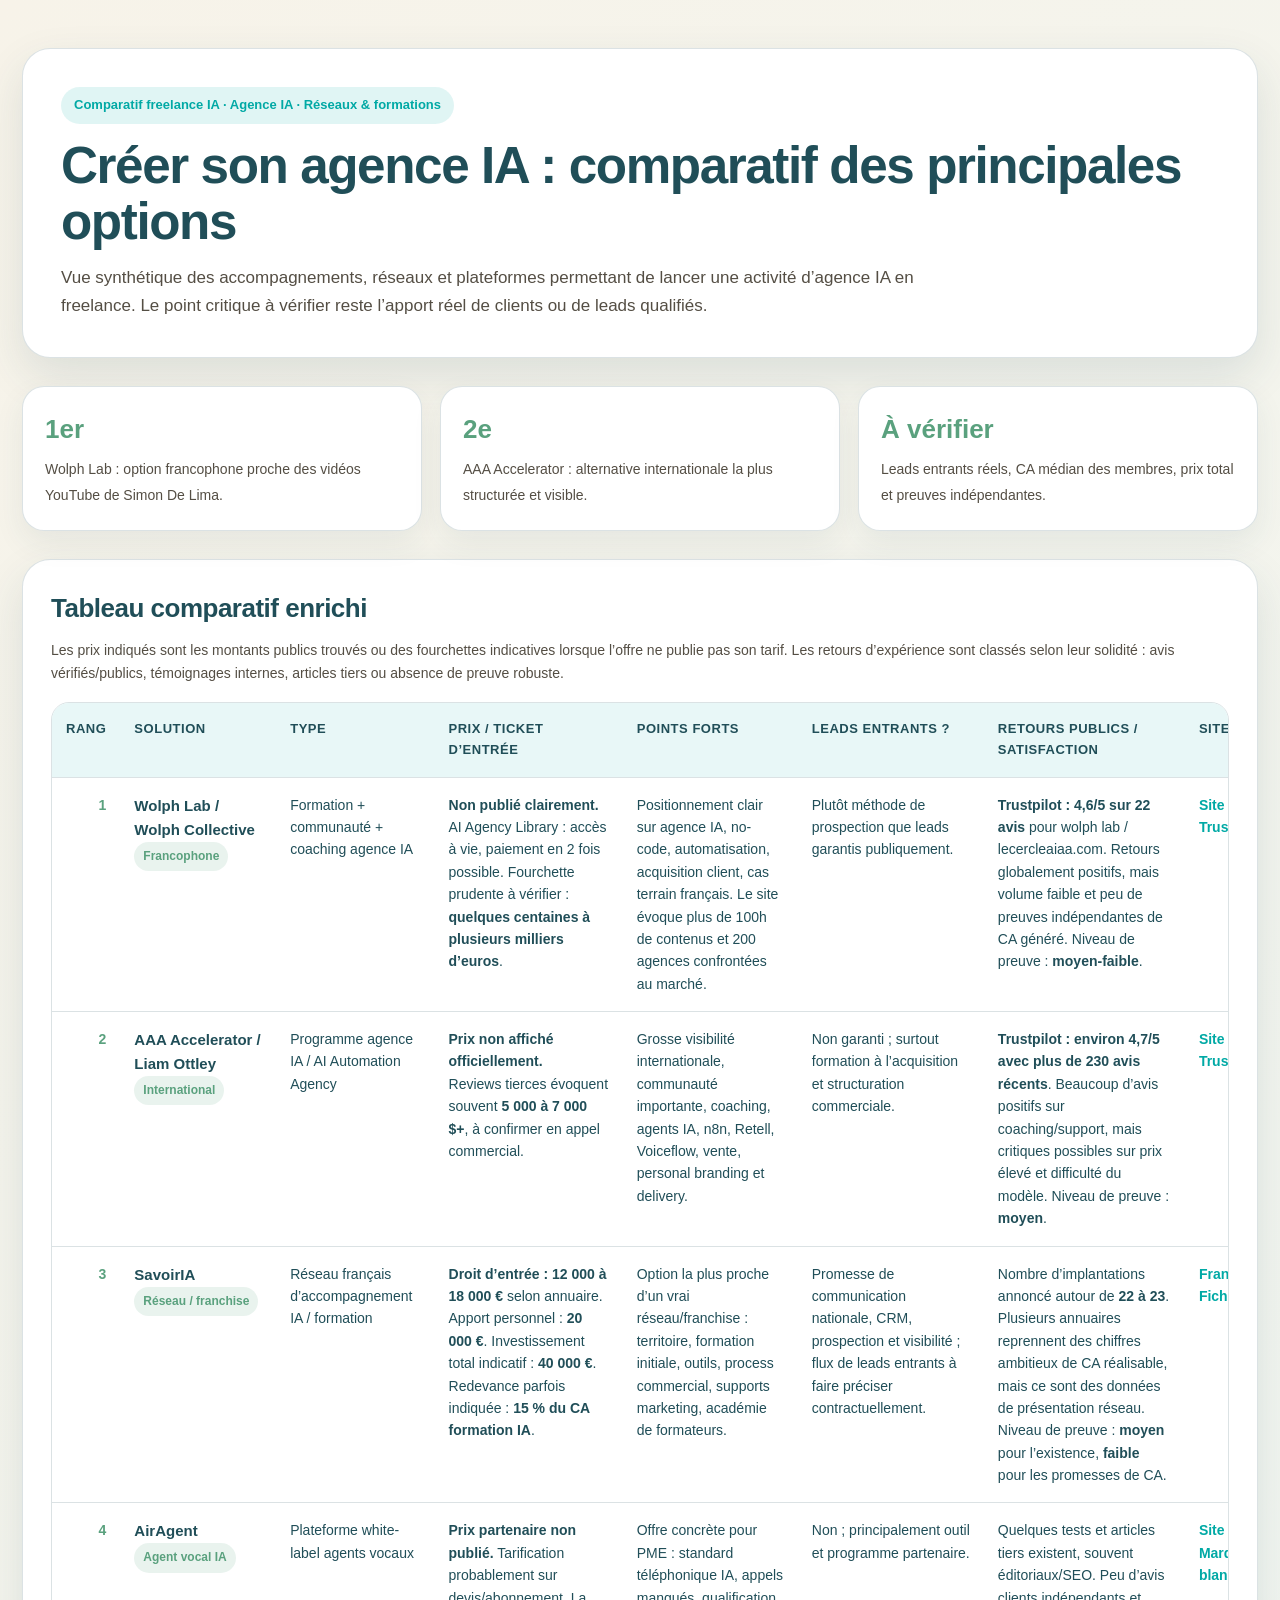
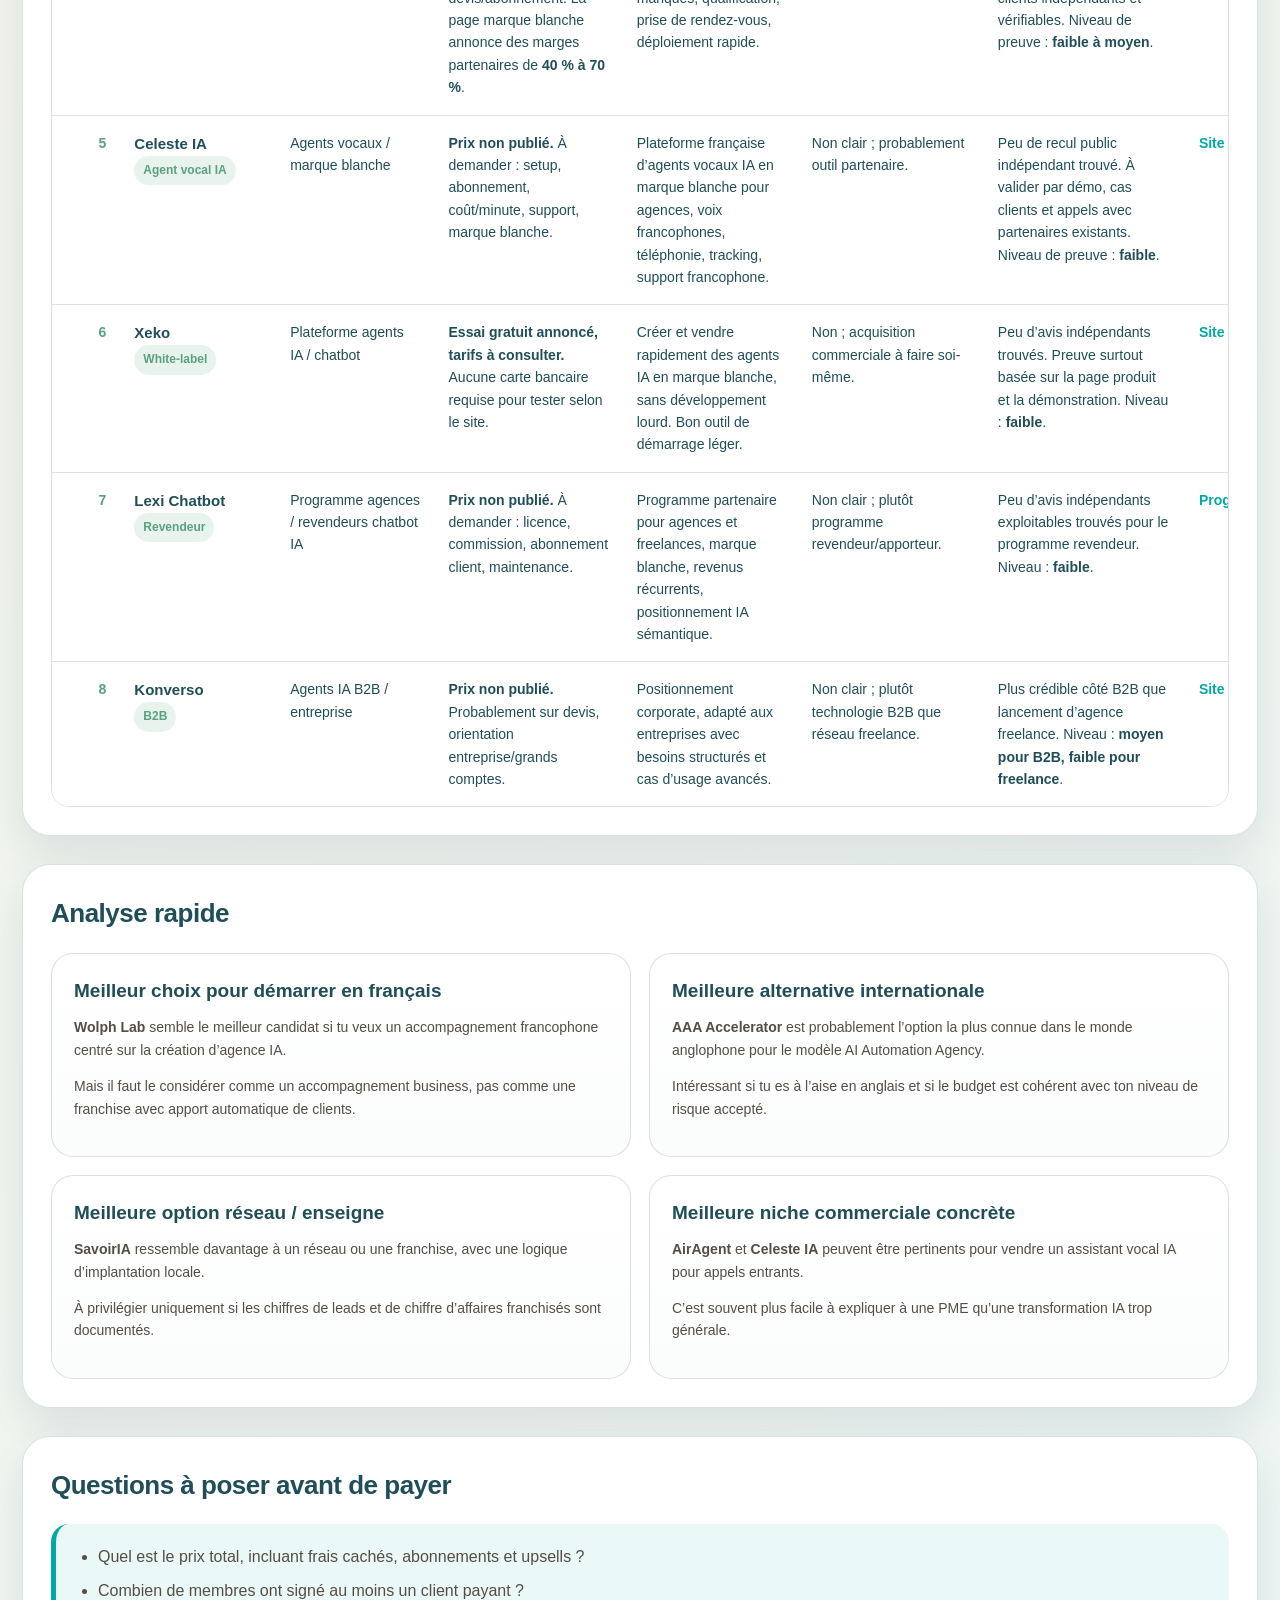
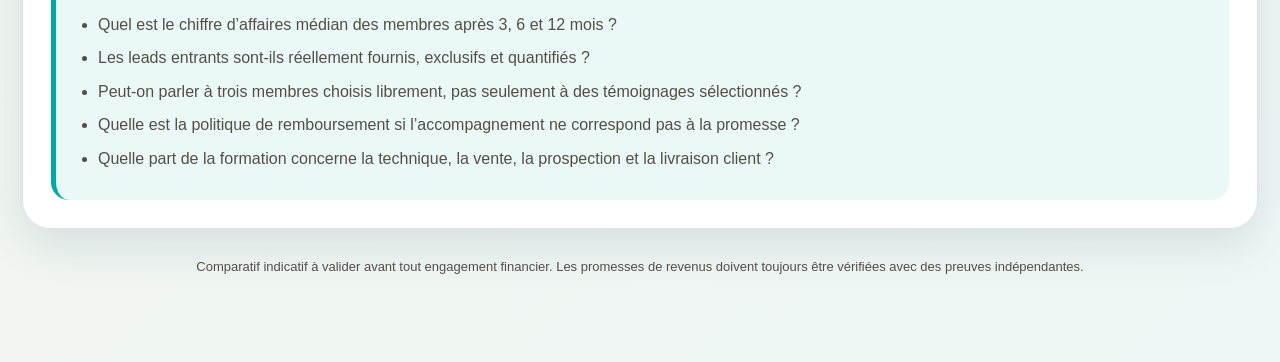
==== comparatif-agences-ia/index.html @ ae75d8f5 "Add AI agency comparison page" ====
<!DOCTYPE html>
<html lang="fr">
<head>
  <meta charset="UTF-8" />
  <meta name="viewport" content="width=device-width, initial-scale=1.0" />
  <title>Comparatif des accompagnements pour créer une agence IA</title>
  <style>
    :root{--bg:#f7f3e9;--card:#fff;--text:#204e58;--muted:#544e44;--turquoise:#00a9a5;--green:#5aa17e;--border:rgba(32,78,88,.16);--shadow:0 18px 45px rgba(32,78,88,.12)}*{box-sizing:border-box}body{margin:0;font-family:Verdana,Geneva,sans-serif;background:linear-gradient(135deg,#f7f3e9 0%,#eef7f5 100%);color:var(--text);line-height:1.6}.container{max-width:1280px;margin:0 auto;padding:48px 22px 72px}.hero,.section{background:var(--card);border:1px solid var(--border);border-radius:28px;box-shadow:var(--shadow)}.hero{padding:38px;margin-bottom:28px}.badge{display:inline-block;padding:8px 13px;border-radius:999px;background:rgba(0,169,165,.12);color:var(--turquoise);font-size:13px;font-weight:700;margin-bottom:14px}h1{margin:0 0 14px;font-size:clamp(30px,4vw,52px);line-height:1.1;letter-spacing:-1.4px}.subtitle{max-width:900px;color:var(--muted);font-size:17px;margin:0}.grid{display:grid;grid-template-columns:repeat(3,1fr);gap:18px;margin-bottom:28px}.stat{background:var(--card);border:1px solid var(--border);border-radius:22px;padding:22px;box-shadow:0 12px 30px rgba(32,78,88,.08)}.stat strong{display:block;font-size:26px;margin-bottom:6px;color:var(--green)}.stat span{color:var(--muted);font-size:14px}.section{padding:28px;margin-bottom:28px}h2{margin:0 0 18px;font-size:26px;letter-spacing:-.5px}.note{color:var(--muted);margin-top:-8px;margin-bottom:18px;font-size:14px}.table-wrap{overflow-x:auto;border-radius:18px;border:1px solid var(--border)}table{width:100%;border-collapse:collapse;min-width:1240px;background:white}th,td{padding:16px 14px;text-align:left;border-bottom:1px solid var(--border);vertical-align:top;font-size:14px}th{background:rgba(0,169,165,.09);color:var(--text);font-size:13px;text-transform:uppercase;letter-spacing:.04em}tr:last-child td{border-bottom:none}.rank{font-weight:700;color:var(--green);text-align:right;white-space:nowrap}.name{font-weight:700;font-size:15px}.pill{display:inline-block;padding:5px 9px;border-radius:999px;background:rgba(90,161,126,.13);color:var(--green);font-size:12px;font-weight:700;white-space:nowrap}.risk{color:#8a5a18;font-weight:700}a{color:var(--turquoise);font-weight:700;text-decoration:none}a:hover{text-decoration:underline}.cards{display:grid;grid-template-columns:repeat(2,1fr);gap:18px}.card{border:1px solid var(--border);border-radius:22px;padding:22px;background:linear-gradient(180deg,#fff 0%,#fbfdfc 100%)}.card h3{margin:0 0 10px;font-size:19px}.card p{margin:0 0 14px;color:var(--muted);font-size:14px}ul{margin:0;padding-left:20px;color:var(--muted)}li{margin-bottom:8px}.recommendation{border-left:5px solid var(--turquoise);background:rgba(0,169,165,.08);padding:20px 22px;border-radius:18px;color:var(--muted)}.footer{color:var(--muted);font-size:13px;text-align:center;margin-top:28px}@media(max-width:860px){.hero,.section{padding:24px}.grid,.cards{grid-template-columns:1fr}.container{padding:28px 14px 48px}}
  </style>
</head>
<body>
  <main class="container">
    <section class="hero">
      <div class="badge">Comparatif freelance IA · Agence IA · Réseaux & formations</div>
      <h1>Créer son agence IA : comparatif des principales options</h1>
      <p class="subtitle">Vue synthétique des accompagnements, réseaux et plateformes permettant de lancer une activité d’agence IA en freelance. Le point critique à vérifier reste l’apport réel de clients ou de leads qualifiés.</p>
    </section>
    <section class="grid" aria-label="Résumé rapide">
      <div class="stat"><strong>1er</strong><span>Wolph Lab : option francophone proche des vidéos YouTube de Simon De Lima.</span></div>
      <div class="stat"><strong>2e</strong><span>AAA Accelerator : alternative internationale la plus structurée et visible.</span></div>
      <div class="stat"><strong>À vérifier</strong><span>Leads entrants réels, CA médian des membres, prix total et preuves indépendantes.</span></div>
    </section>
    <section class="section">
      <h2>Tableau comparatif enrichi</h2>
      <p class="note">Les prix indiqués sont les montants publics trouvés ou des fourchettes indicatives lorsque l’offre ne publie pas son tarif. Les retours d’expérience sont classés selon leur solidité : avis vérifiés/publics, témoignages internes, articles tiers ou absence de preuve robuste.</p>
      <div class="table-wrap"><table><thead><tr><th>Rang</th><th>Solution</th><th>Type</th><th>Prix / ticket d’entrée</th><th>Points forts</th><th>Leads entrants ?</th><th>Retours publics / satisfaction</th><th>Site</th></tr></thead><tbody>
        <tr><td class="rank">1</td><td><div class="name">Wolph Lab / Wolph Collective</div><span class="pill">Francophone</span></td><td>Formation + communauté + coaching agence IA</td><td><strong>Non publié clairement.</strong><br>AI Agency Library : accès à vie, paiement en 2 fois possible. Fourchette prudente à vérifier : <strong>quelques centaines à plusieurs milliers d’euros</strong>.</td><td>Positionnement clair sur agence IA, no-code, automatisation, acquisition client, cas terrain français. Le site évoque plus de 100h de contenus et 200 agences confrontées au marché.</td><td>Plutôt méthode de prospection que leads garantis publiquement.</td><td><strong>Trustpilot : 4,6/5 sur 22 avis</strong> pour wolph lab / lecercleaiaa.com. Retours globalement positifs, mais volume faible et peu de preuves indépendantes de CA généré. Niveau de preuve : <strong>moyen-faible</strong>.</td><td><a href="https://lab.wolph.ai" target="_blank" rel="noopener">Site</a><br><a href="https://fr-be.trustpilot.com/review/lecercleaiaa.com" target="_blank" rel="noopener">Trustpilot</a></td></tr>
        <tr><td class="rank">2</td><td><div class="name">AAA Accelerator / Liam Ottley</div><span class="pill">International</span></td><td>Programme agence IA / AI Automation Agency</td><td><strong>Prix non affiché officiellement.</strong><br>Reviews tierces évoquent souvent <strong>5 000 à 7 000 $+</strong>, à confirmer en appel commercial.</td><td>Grosse visibilité internationale, communauté importante, coaching, agents IA, n8n, Retell, Voiceflow, vente, personal branding et delivery.</td><td>Non garanti ; surtout formation à l’acquisition et structuration commerciale.</td><td><strong>Trustpilot : environ 4,7/5 avec plus de 230 avis récents</strong>. Beaucoup d’avis positifs sur coaching/support, mais critiques possibles sur prix élevé et difficulté du modèle. Niveau de preuve : <strong>moyen</strong>.</td><td><a href="https://www.aaaaccelerator.com" target="_blank" rel="noopener">Site</a><br><a href="https://www.trustpilot.com/review/aaaaccelerator.com" target="_blank" rel="noopener">Trustpilot</a></td></tr>
        <tr><td class="rank">3</td><td><div class="name">SavoirIA</div><span class="pill">Réseau / franchise</span></td><td>Réseau français d’accompagnement IA / formation</td><td><strong>Droit d’entrée : 12 000 à 18 000 €</strong> selon annuaire. Apport personnel : <strong>20 000 €</strong>. Investissement total indicatif : <strong>40 000 €</strong>. Redevance parfois indiquée : <strong>15 % du CA formation IA</strong>.</td><td>Option la plus proche d’un vrai réseau/franchise : territoire, formation initiale, outils, process commercial, supports marketing, académie de formateurs.</td><td>Promesse de communication nationale, CRM, prospection et visibilité ; flux de leads entrants à faire préciser contractuellement.</td><td>Nombre d’implantations annoncé autour de <strong>22 à 23</strong>. Plusieurs annuaires reprennent des chiffres ambitieux de CA réalisable, mais ce sont des données de présentation réseau. Niveau de preuve : <strong>moyen</strong> pour l’existence, <strong>faible</strong> pour les promesses de CA.</td><td><a href="https://www.savoiria.fr/devenez-franchise-savoiria/" target="_blank" rel="noopener">Franchise</a><br><a href="https://www.franchise-magazine.com/franchise/savoiria" target="_blank" rel="noopener">Fiche</a></td></tr>
        <tr><td class="rank">4</td><td><div class="name">AirAgent</div><span class="pill">Agent vocal IA</span></td><td>Plateforme white-label agents vocaux</td><td><strong>Prix partenaire non publié.</strong> Tarification probablement sur devis/abonnement. La page marque blanche annonce des marges partenaires de <strong>40 % à 70 %</strong>.</td><td>Offre concrète pour PME : standard téléphonique IA, appels manqués, qualification, prise de rendez-vous, déploiement rapide.</td><td>Non ; principalement outil et programme partenaire.</td><td>Quelques tests et articles tiers existent, souvent éditoriaux/SEO. Peu d’avis clients indépendants et vérifiables. Niveau de preuve : <strong>faible à moyen</strong>.</td><td><a href="https://www.airagent.fr" target="_blank" rel="noopener">Site</a><br><a href="https://marqueblanche.airagent.fr" target="_blank" rel="noopener">Marque blanche</a></td></tr>
        <tr><td class="rank">5</td><td><div class="name">Celeste IA</div><span class="pill">Agent vocal IA</span></td><td>Agents vocaux / marque blanche</td><td><strong>Prix non publié.</strong> À demander : setup, abonnement, coût/minute, support, marque blanche.</td><td>Plateforme française d’agents vocaux IA en marque blanche pour agences, voix francophones, téléphonie, tracking, support francophone.</td><td>Non clair ; probablement outil partenaire.</td><td>Peu de recul public indépendant trouvé. À valider par démo, cas clients et appels avec partenaires existants. Niveau de preuve : <strong>faible</strong>.</td><td><a href="https://celesteia.fr" target="_blank" rel="noopener">Site</a></td></tr>
        <tr><td class="rank">6</td><td><div class="name">Xeko</div><span class="pill">White-label</span></td><td>Plateforme agents IA / chatbot</td><td><strong>Essai gratuit annoncé, tarifs à consulter.</strong> Aucune carte bancaire requise pour tester selon le site.</td><td>Créer et vendre rapidement des agents IA en marque blanche, sans développement lourd. Bon outil de démarrage léger.</td><td>Non ; acquisition commerciale à faire soi-même.</td><td>Peu d’avis indépendants trouvés. Preuve surtout basée sur la page produit et la démonstration. Niveau : <strong>faible</strong>.</td><td><a href="https://www.xeko.ai" target="_blank" rel="noopener">Site</a></td></tr>
        <tr><td class="rank">7</td><td><div class="name">Lexi Chatbot</div><span class="pill">Revendeur</span></td><td>Programme agences / revendeurs chatbot IA</td><td><strong>Prix non publié.</strong> À demander : licence, commission, abonnement client, maintenance.</td><td>Programme partenaire pour agences et freelances, marque blanche, revenus récurrents, positionnement IA sémantique.</td><td>Non clair ; plutôt programme revendeur/apporteur.</td><td>Peu d’avis indépendants exploitables trouvés pour le programme revendeur. Niveau : <strong>faible</strong>.</td><td><a href="https://lexi-chatbot.fr/agences-revendeurs/" target="_blank" rel="noopener">Programme</a></td></tr>
        <tr><td class="rank">8</td><td><div class="name">Konverso</div><span class="pill">B2B</span></td><td>Agents IA B2B / entreprise</td><td><strong>Prix non publié.</strong> Probablement sur devis, orientation entreprise/grands comptes.</td><td>Positionnement corporate, adapté aux entreprises avec besoins structurés et cas d’usage avancés.</td><td>Non clair ; plutôt technologie B2B que réseau freelance.</td><td>Plus crédible côté B2B que lancement d’agence freelance. Niveau : <strong>moyen pour B2B, faible pour freelance</strong>.</td><td><a href="https://www.konverso.ai" target="_blank" rel="noopener">Site</a></td></tr>
      </tbody></table></div>
    </section>
    <section class="section"><h2>Analyse rapide</h2><div class="cards"><article class="card"><h3>Meilleur choix pour démarrer en français</h3><p><strong>Wolph Lab</strong> semble le meilleur candidat si tu veux un accompagnement francophone centré sur la création d’agence IA.</p><p>Mais il faut le considérer comme un accompagnement business, pas comme une franchise avec apport automatique de clients.</p></article><article class="card"><h3>Meilleure alternative internationale</h3><p><strong>AAA Accelerator</strong> est probablement l’option la plus connue dans le monde anglophone pour le modèle AI Automation Agency.</p><p>Intéressant si tu es à l’aise en anglais et si le budget est cohérent avec ton niveau de risque accepté.</p></article><article class="card"><h3>Meilleure option réseau / enseigne</h3><p><strong>SavoirIA</strong> ressemble davantage à un réseau ou une franchise, avec une logique d’implantation locale.</p><p>À privilégier uniquement si les chiffres de leads et de chiffre d’affaires franchisés sont documentés.</p></article><article class="card"><h3>Meilleure niche commerciale concrète</h3><p><strong>AirAgent</strong> et <strong>Celeste IA</strong> peuvent être pertinents pour vendre un assistant vocal IA pour appels entrants.</p><p>C’est souvent plus facile à expliquer à une PME qu’une transformation IA trop générale.</p></article></div></section>
    <section class="section"><h2>Questions à poser avant de payer</h2><div class="recommendation"><ul><li>Quel est le prix total, incluant frais cachés, abonnements et upsells ?</li><li>Combien de membres ont signé au moins un client payant ?</li><li>Quel est le chiffre d’affaires médian des membres après 3, 6 et 12 mois ?</li><li>Les leads entrants sont-ils réellement fournis, exclusifs et quantifiés ?</li><li>Peut-on parler à trois membres choisis librement, pas seulement à des témoignages sélectionnés ?</li><li>Quelle est la politique de remboursement si l’accompagnement ne correspond pas à la promesse ?</li><li>Quelle part de la formation concerne la technique, la vente, la prospection et la livraison client ?</li></ul></div></section>
    <p class="footer">Comparatif indicatif à valider avant tout engagement financier. Les promesses de revenus doivent toujours être vérifiées avec des preuves indépendantes.</p>
  </main>
</body>
</html>
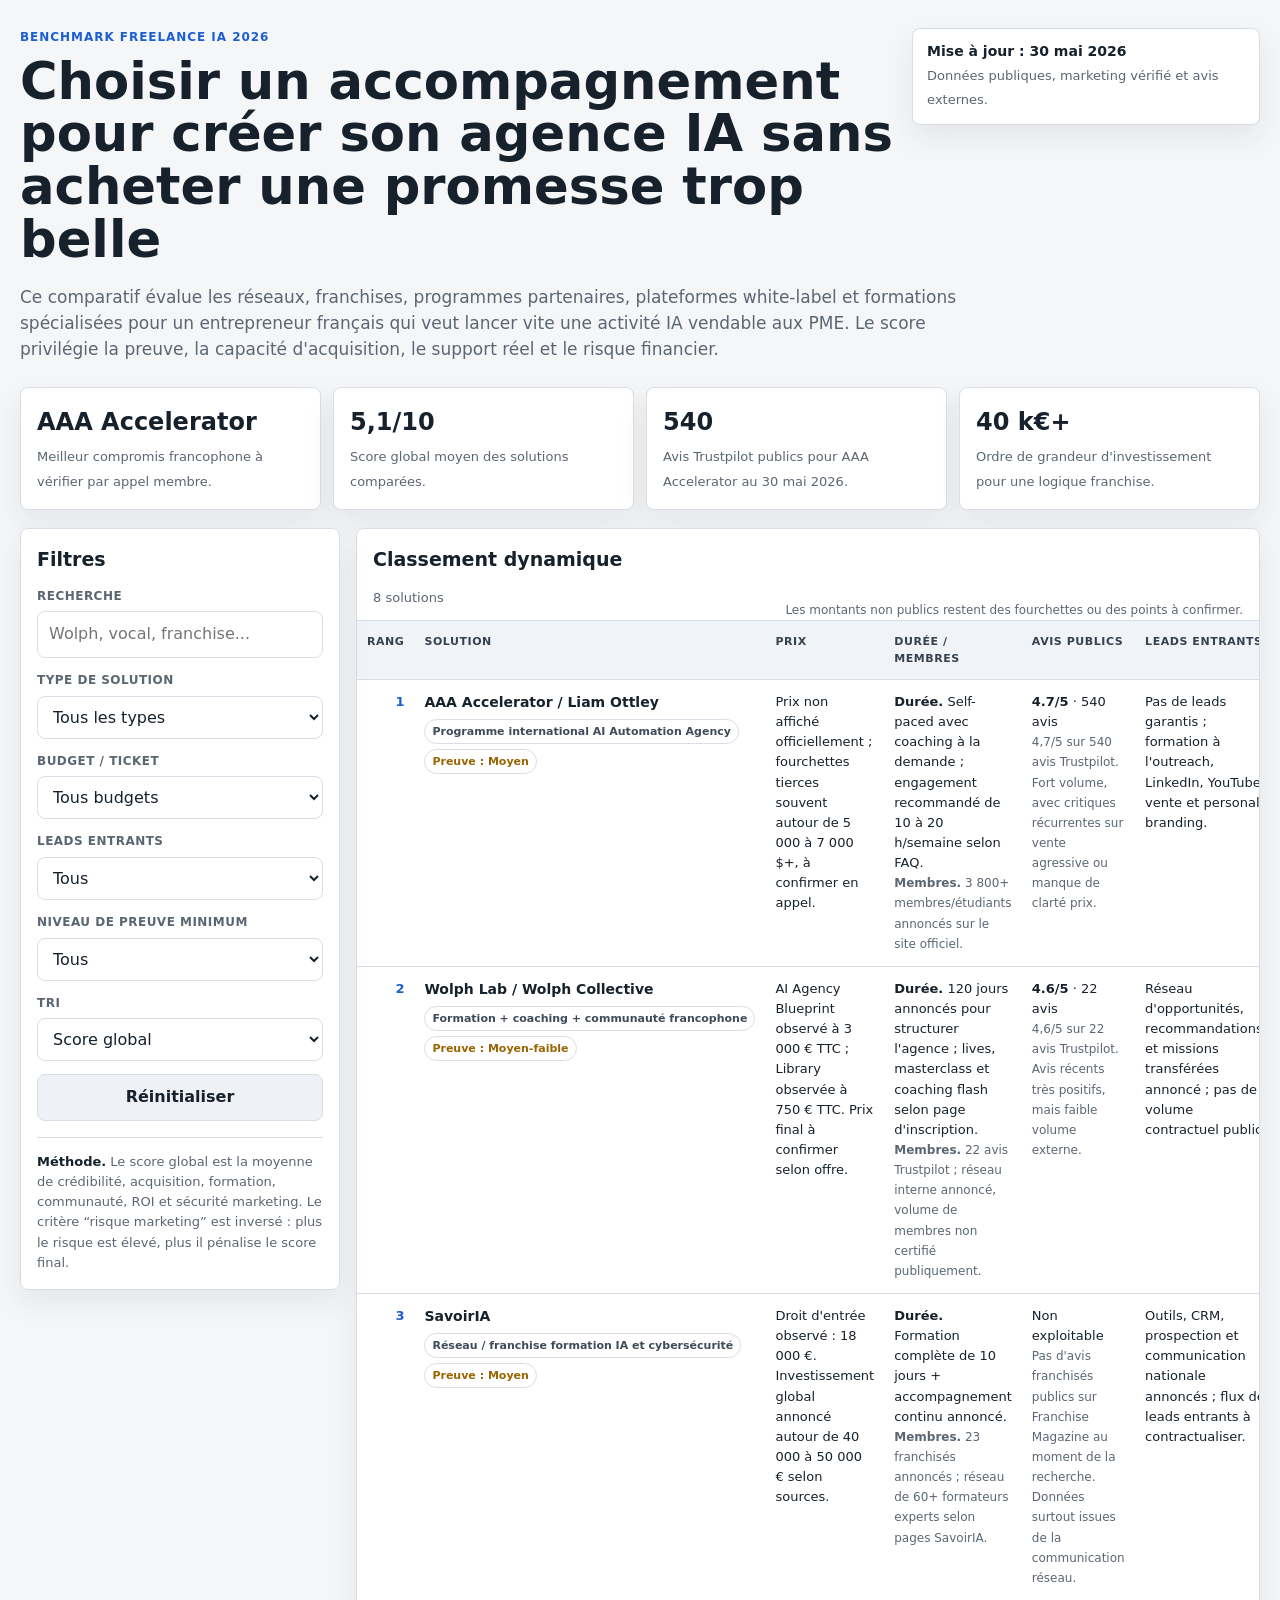
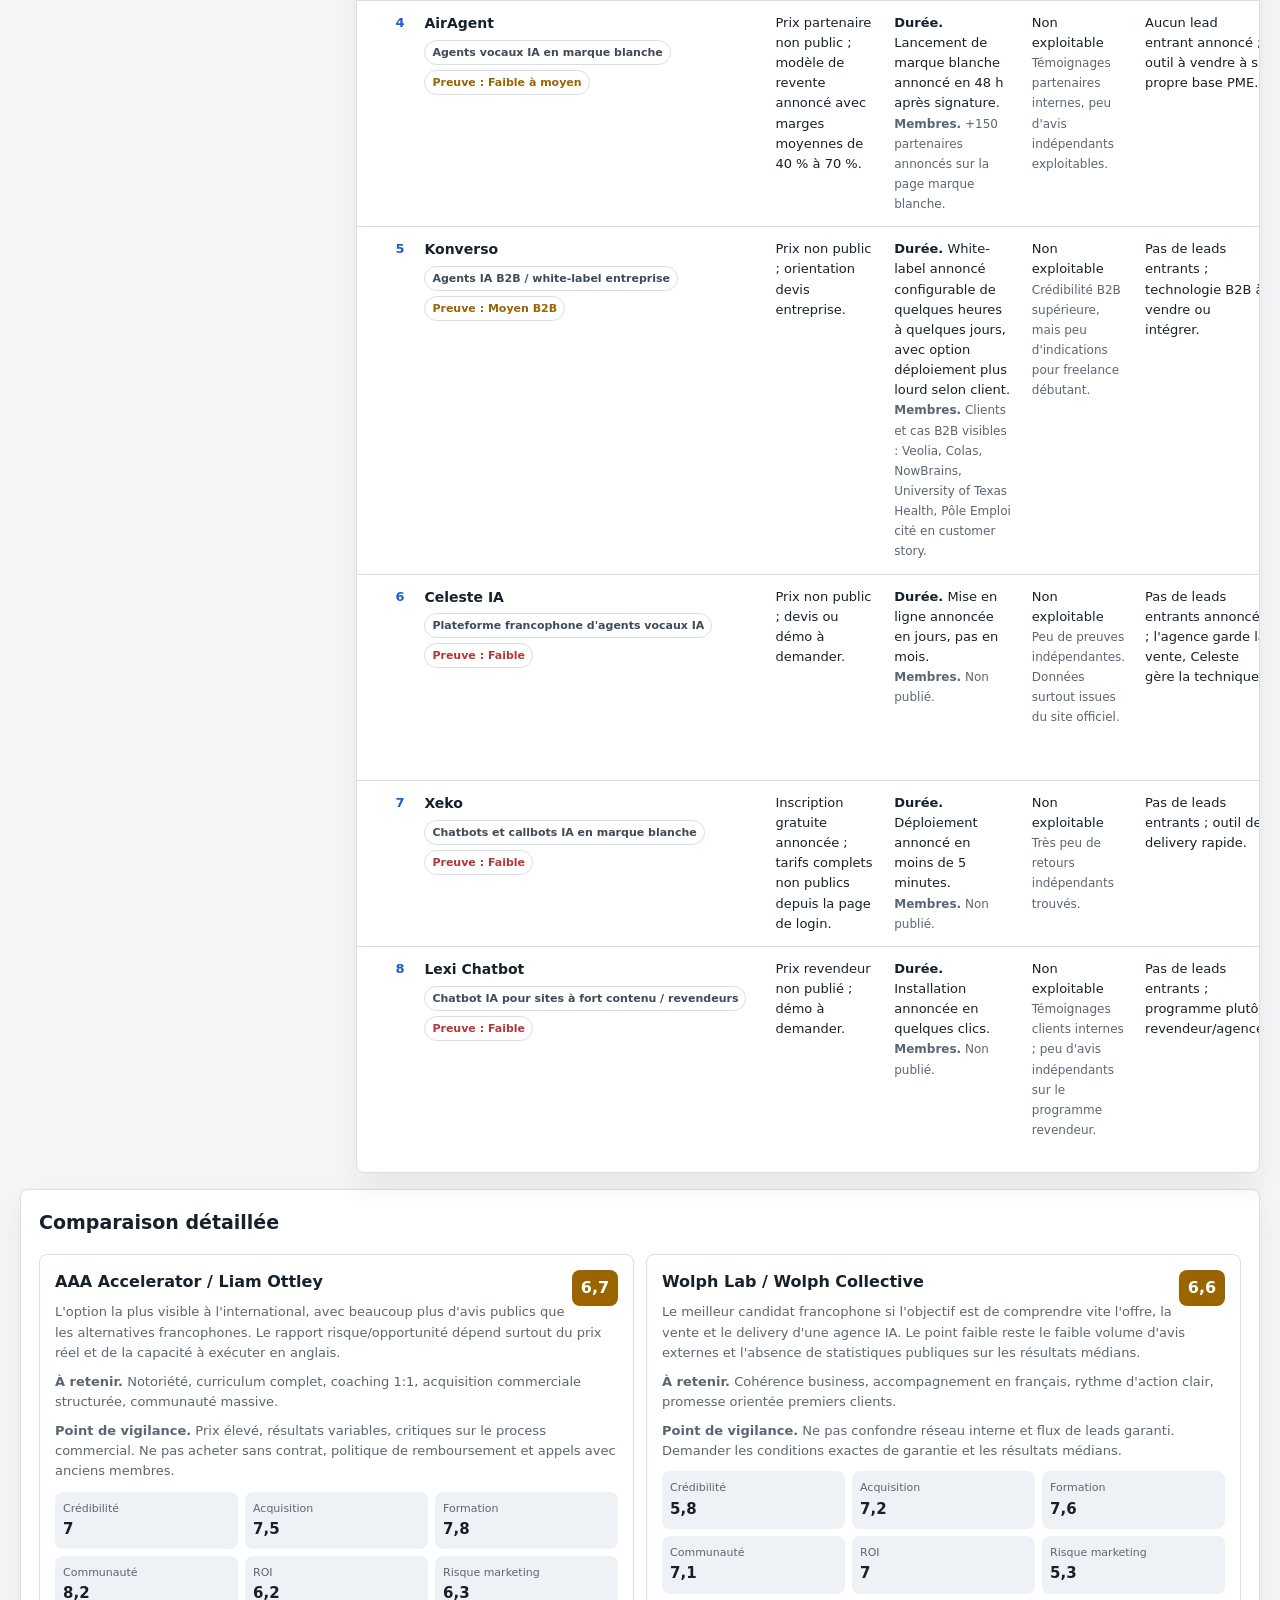
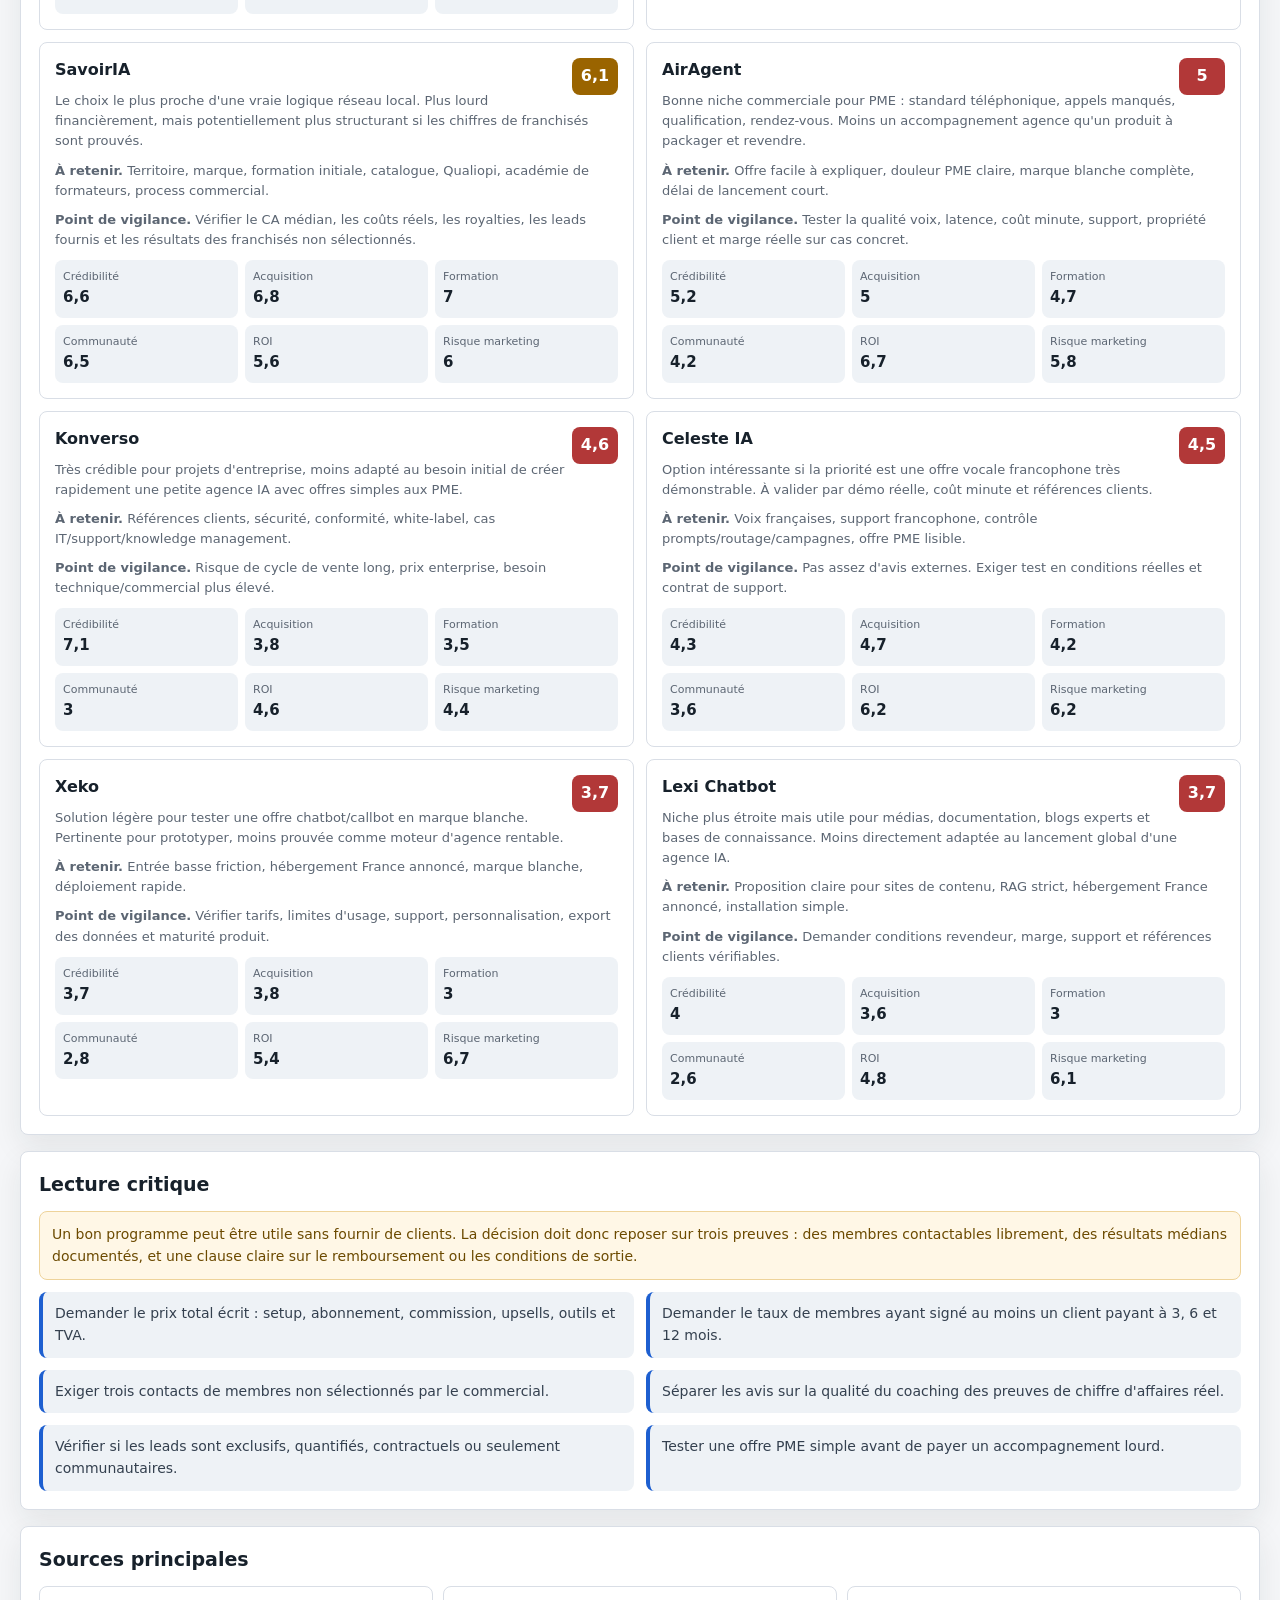
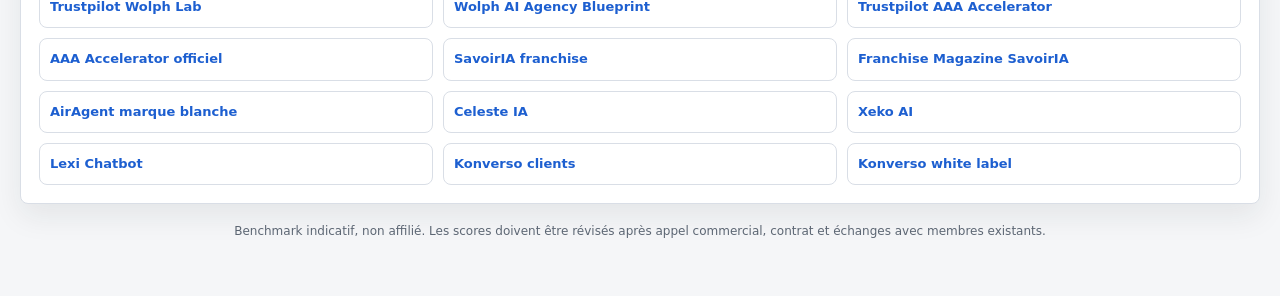
==== commit c0b8826e: "Ameliore le benchmark des agences IA" ====
--- a/comparatif-agences-ia/index.html
+++ b/comparatif-agences-ia/index.html
@@ -3,40 +3,577 @@
 <head>
   <meta charset="UTF-8" />
   <meta name="viewport" content="width=device-width, initial-scale=1.0" />
-  <title>Comparatif des accompagnements pour créer une agence IA</title>
+  <title>Benchmark 2026 - Créer son agence IA</title>
+  <meta name="description" content="Comparatif interactif des formations, réseaux, franchises et plateformes white-label pour lancer une agence IA en freelance en 2026." />
   <style>
-    :root{--bg:#f7f3e9;--card:#fff;--text:#204e58;--muted:#544e44;--turquoise:#00a9a5;--green:#5aa17e;--border:rgba(32,78,88,.16);--shadow:0 18px 45px rgba(32,78,88,.12)}*{box-sizing:border-box}body{margin:0;font-family:Verdana,Geneva,sans-serif;background:linear-gradient(135deg,#f7f3e9 0%,#eef7f5 100%);color:var(--text);line-height:1.6}.container{max-width:1280px;margin:0 auto;padding:48px 22px 72px}.hero,.section{background:var(--card);border:1px solid var(--border);border-radius:28px;box-shadow:var(--shadow)}.hero{padding:38px;margin-bottom:28px}.badge{display:inline-block;padding:8px 13px;border-radius:999px;background:rgba(0,169,165,.12);color:var(--turquoise);font-size:13px;font-weight:700;margin-bottom:14px}h1{margin:0 0 14px;font-size:clamp(30px,4vw,52px);line-height:1.1;letter-spacing:-1.4px}.subtitle{max-width:900px;color:var(--muted);font-size:17px;margin:0}.grid{display:grid;grid-template-columns:repeat(3,1fr);gap:18px;margin-bottom:28px}.stat{background:var(--card);border:1px solid var(--border);border-radius:22px;padding:22px;box-shadow:0 12px 30px rgba(32,78,88,.08)}.stat strong{display:block;font-size:26px;margin-bottom:6px;color:var(--green)}.stat span{color:var(--muted);font-size:14px}.section{padding:28px;margin-bottom:28px}h2{margin:0 0 18px;font-size:26px;letter-spacing:-.5px}.note{color:var(--muted);margin-top:-8px;margin-bottom:18px;font-size:14px}.table-wrap{overflow-x:auto;border-radius:18px;border:1px solid var(--border)}table{width:100%;border-collapse:collapse;min-width:1240px;background:white}th,td{padding:16px 14px;text-align:left;border-bottom:1px solid var(--border);vertical-align:top;font-size:14px}th{background:rgba(0,169,165,.09);color:var(--text);font-size:13px;text-transform:uppercase;letter-spacing:.04em}tr:last-child td{border-bottom:none}.rank{font-weight:700;color:var(--green);text-align:right;white-space:nowrap}.name{font-weight:700;font-size:15px}.pill{display:inline-block;padding:5px 9px;border-radius:999px;background:rgba(90,161,126,.13);color:var(--green);font-size:12px;font-weight:700;white-space:nowrap}.risk{color:#8a5a18;font-weight:700}a{color:var(--turquoise);font-weight:700;text-decoration:none}a:hover{text-decoration:underline}.cards{display:grid;grid-template-columns:repeat(2,1fr);gap:18px}.card{border:1px solid var(--border);border-radius:22px;padding:22px;background:linear-gradient(180deg,#fff 0%,#fbfdfc 100%)}.card h3{margin:0 0 10px;font-size:19px}.card p{margin:0 0 14px;color:var(--muted);font-size:14px}ul{margin:0;padding-left:20px;color:var(--muted)}li{margin-bottom:8px}.recommendation{border-left:5px solid var(--turquoise);background:rgba(0,169,165,.08);padding:20px 22px;border-radius:18px;color:var(--muted)}.footer{color:var(--muted);font-size:13px;text-align:center;margin-top:28px}@media(max-width:860px){.hero,.section{padding:24px}.grid,.cards{grid-template-columns:1fr}.container{padding:28px 14px 48px}}
+    :root {
+      --bg: #f5f6f8;
+      --panel: #ffffff;
+      --ink: #17212b;
+      --muted: #5c6673;
+      --line: #d9dee6;
+      --soft: #eef2f6;
+      --blue: #1d5fd0;
+      --green: #147a55;
+      --amber: #9a6400;
+      --red: #b23838;
+      --violet: #5b50a6;
+      --shadow: 0 12px 30px rgba(22, 32, 43, .08);
+    }
+    * { box-sizing: border-box; }
+    body {
+      margin: 0;
+      font-family: Inter, ui-sans-serif, system-ui, -apple-system, BlinkMacSystemFont, "Segoe UI", Arial, sans-serif;
+      background: var(--bg);
+      color: var(--ink);
+      line-height: 1.55;
+    }
+    a { color: var(--blue); text-decoration: none; font-weight: 650; }
+    a:hover { text-decoration: underline; }
+    .page { max-width: 1440px; margin: 0 auto; padding: 28px 20px 56px; }
+    .topbar { display: flex; justify-content: space-between; gap: 18px; align-items: start; margin-bottom: 18px; }
+    .eyebrow { color: var(--blue); font-size: 12px; text-transform: uppercase; letter-spacing: .08em; font-weight: 800; margin: 0 0 8px; }
+    h1 { max-width: 980px; margin: 0; font-size: clamp(30px, 4vw, 54px); line-height: 1.03; letter-spacing: 0; }
+    .datebox { border: 1px solid var(--line); background: var(--panel); border-radius: 8px; padding: 12px 14px; min-width: 210px; box-shadow: var(--shadow); }
+    .datebox strong { display: block; font-size: 14px; }
+    .datebox span { color: var(--muted); font-size: 13px; }
+    .lead { max-width: 980px; margin: 14px 0 24px; color: var(--muted); font-size: 17px; }
+    .metrics { display: grid; grid-template-columns: repeat(4, minmax(0, 1fr)); gap: 12px; margin-bottom: 18px; }
+    .metric { background: var(--panel); border: 1px solid var(--line); border-radius: 8px; padding: 16px; box-shadow: var(--shadow); }
+    .metric b { display: block; font-size: 24px; margin-bottom: 3px; }
+    .metric span { color: var(--muted); font-size: 13px; }
+    .layout { display: grid; grid-template-columns: 320px 1fr; gap: 16px; align-items: start; }
+    .panel { background: var(--panel); border: 1px solid var(--line); border-radius: 8px; box-shadow: var(--shadow); }
+    .filters { position: sticky; top: 16px; padding: 16px; }
+    .filters h2, .board h2, .section h2 { margin: 0 0 12px; font-size: 19px; letter-spacing: 0; }
+    .control { margin-bottom: 13px; }
+    label { display: block; color: var(--muted); font-size: 12px; font-weight: 750; margin-bottom: 6px; text-transform: uppercase; letter-spacing: .04em; }
+    select, input { width: 100%; border: 1px solid var(--line); border-radius: 8px; padding: 10px 11px; font: inherit; background: white; color: var(--ink); }
+    button { width: 100%; border: 1px solid var(--line); border-radius: 8px; padding: 10px 12px; font: inherit; font-weight: 750; color: var(--ink); background: var(--soft); cursor: pointer; }
+    button:hover { border-color: #b8c0cc; background: #e6ebf1; }
+    .method { border-top: 1px solid var(--line); margin-top: 16px; padding-top: 14px; color: var(--muted); font-size: 13px; }
+    .method strong { color: var(--ink); }
+    .board { overflow: hidden; }
+    .board-head { padding: 16px 16px 0; display: flex; justify-content: space-between; gap: 14px; align-items: end; }
+    .result-count { color: var(--muted); font-size: 13px; margin-bottom: 12px; }
+    .table-wrap { overflow-x: auto; border-top: 1px solid var(--line); }
+    table { width: 100%; min-width: 1320px; border-collapse: collapse; }
+    th, td { padding: 12px 10px; border-bottom: 1px solid var(--line); text-align: left; vertical-align: top; font-size: 13px; }
+    th { background: #f0f3f8; color: #364150; font-size: 11px; text-transform: uppercase; letter-spacing: .05em; }
+    tr:last-child td { border-bottom: 0; }
+    .rank { width: 58px; text-align: right; font-weight: 850; color: var(--blue); }
+    .name { min-width: 190px; }
+    .name strong { display: block; font-size: 14px; margin-bottom: 5px; }
+    .tagrow { display: flex; flex-wrap: wrap; gap: 5px; }
+    .tag { display: inline-flex; align-items: center; border: 1px solid var(--line); border-radius: 999px; padding: 3px 7px; color: #404b59; background: #fff; font-size: 11px; font-weight: 750; white-space: nowrap; }
+    .score { display: inline-flex; align-items: center; justify-content: center; min-width: 46px; border-radius: 8px; padding: 6px 8px; font-weight: 850; color: #fff; background: var(--blue); }
+    .score.good { background: var(--green); }
+    .score.mid { background: var(--amber); }
+    .score.low { background: var(--red); }
+    .small { color: var(--muted); font-size: 12px; }
+    .proof { font-weight: 800; }
+    .proof.high { color: var(--green); }
+    .proof.medium { color: var(--amber); }
+    .proof.low { color: var(--red); }
+    .cards { display: grid; grid-template-columns: repeat(2, minmax(0, 1fr)); gap: 12px; margin-top: 16px; }
+    .solution-card { border: 1px solid var(--line); border-radius: 8px; background: var(--panel); padding: 15px; }
+    .solution-card h3 { margin: 0 0 8px; font-size: 16px; }
+    .solution-card p { margin: 0 0 9px; color: var(--muted); font-size: 13px; }
+    .score-grid { display: grid; grid-template-columns: repeat(3, 1fr); gap: 7px; margin-top: 10px; }
+    .score-cell { background: var(--soft); border-radius: 8px; padding: 8px; }
+    .score-cell span { display: block; color: var(--muted); font-size: 11px; }
+    .score-cell b { font-size: 15px; }
+    .section { margin-top: 16px; padding: 18px; }
+    .checklist { display: grid; grid-template-columns: repeat(2, minmax(0, 1fr)); gap: 12px; margin: 0; padding: 0; list-style: none; }
+    .checklist li { border-left: 4px solid var(--blue); background: var(--soft); border-radius: 8px; padding: 11px 12px; color: #34404f; font-size: 14px; }
+    .source-grid { display: grid; grid-template-columns: repeat(3, minmax(0, 1fr)); gap: 10px; margin-top: 10px; }
+    .source-grid a { display: block; border: 1px solid var(--line); border-radius: 8px; padding: 10px; background: #fff; font-size: 13px; }
+    .notice { background: #fff7e6; border: 1px solid #eed39a; border-radius: 8px; padding: 12px; color: #6c4a00; font-size: 14px; }
+    footer { margin-top: 18px; color: var(--muted); font-size: 12px; text-align: center; }
+    @media (max-width: 1000px) {
+      .layout { grid-template-columns: 1fr; }
+      .filters { position: static; }
+      .metrics, .cards, .checklist, .source-grid { grid-template-columns: 1fr; }
+      .topbar { display: block; }
+      .datebox { margin-top: 14px; }
+    }
   </style>
 </head>
 <body>
-  <main class="container">
-    <section class="hero">
-      <div class="badge">Comparatif freelance IA · Agence IA · Réseaux & formations</div>
-      <h1>Créer son agence IA : comparatif des principales options</h1>
-      <p class="subtitle">Vue synthétique des accompagnements, réseaux et plateformes permettant de lancer une activité d’agence IA en freelance. Le point critique à vérifier reste l’apport réel de clients ou de leads qualifiés.</p>
+  <main class="page">
+    <div class="topbar">
+      <div>
+        <p class="eyebrow">Benchmark freelance IA 2026</p>
+        <h1>Choisir un accompagnement pour créer son agence IA sans acheter une promesse trop belle</h1>
+      </div>
+      <aside class="datebox" aria-label="Date de mise à jour">
+        <strong>Mise à jour : 30 mai 2026</strong>
+        <span>Données publiques, marketing vérifié et avis externes.</span>
+      </aside>
+    </div>
+
+    <p class="lead">Ce comparatif évalue les réseaux, franchises, programmes partenaires, plateformes white-label et formations spécialisées pour un entrepreneur français qui veut lancer vite une activité IA vendable aux PME. Le score privilégie la preuve, la capacité d'acquisition, le support réel et le risque financier.</p>
+
+    <section class="metrics" aria-label="Synthèse">
+      <div class="metric"><b id="topPick">Wolph Lab</b><span>Meilleur compromis francophone à vérifier par appel membre.</span></div>
+      <div class="metric"><b id="avgScore">6,0/10</b><span>Score global moyen des solutions comparées.</span></div>
+      <div class="metric"><b>540</b><span>Avis Trustpilot publics pour AAA Accelerator au 30 mai 2026.</span></div>
+      <div class="metric"><b>40 k€+</b><span>Ordre de grandeur d'investissement pour une logique franchise.</span></div>
     </section>
-    <section class="grid" aria-label="Résumé rapide">
-      <div class="stat"><strong>1er</strong><span>Wolph Lab : option francophone proche des vidéos YouTube de Simon De Lima.</span></div>
-      <div class="stat"><strong>2e</strong><span>AAA Accelerator : alternative internationale la plus structurée et visible.</span></div>
-      <div class="stat"><strong>À vérifier</strong><span>Leads entrants réels, CA médian des membres, prix total et preuves indépendantes.</span></div>
+
+    <div class="layout">
+      <aside class="panel filters">
+        <h2>Filtres</h2>
+        <div class="control">
+          <label for="search">Recherche</label>
+          <input id="search" type="search" placeholder="Wolph, vocal, franchise..." />
+        </div>
+        <div class="control">
+          <label for="category">Type de solution</label>
+          <select id="category">
+            <option value="all">Tous les types</option>
+            <option value="formation">Formation / coaching</option>
+            <option value="franchise">Réseau / franchise</option>
+            <option value="white-label">White-label / partenaire</option>
+            <option value="enterprise">B2B entreprise</option>
+          </select>
+        </div>
+        <div class="control">
+          <label for="budget">Budget / ticket</label>
+          <select id="budget">
+            <option value="all">Tous budgets</option>
+            <option value="low">Moins de 1 000 €</option>
+            <option value="mid">1 000 à 7 000 €</option>
+            <option value="high">Plus de 7 000 €</option>
+            <option value="unknown">Prix non public</option>
+          </select>
+        </div>
+        <div class="control">
+          <label for="leads">Leads entrants</label>
+          <select id="leads">
+            <option value="all">Tous</option>
+            <option value="none">Non annoncés</option>
+            <option value="method">Méthode d'acquisition</option>
+            <option value="network">Réseau / opportunités</option>
+            <option value="claimed">Promesse à vérifier</option>
+          </select>
+        </div>
+        <div class="control">
+          <label for="proof">Niveau de preuve minimum</label>
+          <select id="proof">
+            <option value="0">Tous</option>
+            <option value="2">Faible à moyen</option>
+            <option value="3">Moyen</option>
+            <option value="4">Moyen à fort</option>
+          </select>
+        </div>
+        <div class="control">
+          <label for="sort">Tri</label>
+          <select id="sort">
+            <option value="global">Score global</option>
+            <option value="credibility">Crédibilité</option>
+            <option value="acquisition">Acquisition client</option>
+            <option value="roi">Potentiel ROI</option>
+            <option value="risk">Risque marketing le plus faible</option>
+            <option value="price">Ticket d'entrée croissant</option>
+          </select>
+        </div>
+        <button id="reset" type="button">Réinitialiser</button>
+        <div class="method">
+          <strong>Méthode.</strong> Le score global est la moyenne de crédibilité, acquisition, formation, communauté, ROI et sécurité marketing. Le critère “risque marketing” est inversé : plus le risque est élevé, plus il pénalise le score final.
+        </div>
+      </aside>
+
+      <section class="panel board">
+        <div class="board-head">
+          <div>
+            <h2>Classement dynamique</h2>
+            <p class="result-count" id="count">8 solutions</p>
+          </div>
+          <div class="small">Les montants non publics restent des fourchettes ou des points à confirmer.</div>
+        </div>
+        <div class="table-wrap">
+          <table>
+            <thead>
+              <tr>
+                <th>Rang</th>
+                <th>Solution</th>
+                <th>Prix</th>
+                <th>Durée / membres</th>
+                <th>Avis publics</th>
+                <th>Leads entrants</th>
+                <th>Garantie</th>
+                <th>Ticket d'entrée</th>
+                <th>Score</th>
+                <th>Risque</th>
+                <th>Sources</th>
+              </tr>
+            </thead>
+            <tbody id="rows"></tbody>
+          </table>
+        </div>
+      </section>
+    </div>
+
+    <section class="section panel">
+      <h2>Comparaison détaillée</h2>
+      <div class="cards" id="cards"></div>
     </section>
-    <section class="section">
-      <h2>Tableau comparatif enrichi</h2>
-      <p class="note">Les prix indiqués sont les montants publics trouvés ou des fourchettes indicatives lorsque l’offre ne publie pas son tarif. Les retours d’expérience sont classés selon leur solidité : avis vérifiés/publics, témoignages internes, articles tiers ou absence de preuve robuste.</p>
-      <div class="table-wrap"><table><thead><tr><th>Rang</th><th>Solution</th><th>Type</th><th>Prix / ticket d’entrée</th><th>Points forts</th><th>Leads entrants ?</th><th>Retours publics / satisfaction</th><th>Site</th></tr></thead><tbody>
-        <tr><td class="rank">1</td><td><div class="name">Wolph Lab / Wolph Collective</div><span class="pill">Francophone</span></td><td>Formation + communauté + coaching agence IA</td><td><strong>Non publié clairement.</strong><br>AI Agency Library : accès à vie, paiement en 2 fois possible. Fourchette prudente à vérifier : <strong>quelques centaines à plusieurs milliers d’euros</strong>.</td><td>Positionnement clair sur agence IA, no-code, automatisation, acquisition client, cas terrain français. Le site évoque plus de 100h de contenus et 200 agences confrontées au marché.</td><td>Plutôt méthode de prospection que leads garantis publiquement.</td><td><strong>Trustpilot : 4,6/5 sur 22 avis</strong> pour wolph lab / lecercleaiaa.com. Retours globalement positifs, mais volume faible et peu de preuves indépendantes de CA généré. Niveau de preuve : <strong>moyen-faible</strong>.</td><td><a href="https://lab.wolph.ai" target="_blank" rel="noopener">Site</a><br><a href="https://fr-be.trustpilot.com/review/lecercleaiaa.com" target="_blank" rel="noopener">Trustpilot</a></td></tr>
-        <tr><td class="rank">2</td><td><div class="name">AAA Accelerator / Liam Ottley</div><span class="pill">International</span></td><td>Programme agence IA / AI Automation Agency</td><td><strong>Prix non affiché officiellement.</strong><br>Reviews tierces évoquent souvent <strong>5 000 à 7 000 $+</strong>, à confirmer en appel commercial.</td><td>Grosse visibilité internationale, communauté importante, coaching, agents IA, n8n, Retell, Voiceflow, vente, personal branding et delivery.</td><td>Non garanti ; surtout formation à l’acquisition et structuration commerciale.</td><td><strong>Trustpilot : environ 4,7/5 avec plus de 230 avis récents</strong>. Beaucoup d’avis positifs sur coaching/support, mais critiques possibles sur prix élevé et difficulté du modèle. Niveau de preuve : <strong>moyen</strong>.</td><td><a href="https://www.aaaaccelerator.com" target="_blank" rel="noopener">Site</a><br><a href="https://www.trustpilot.com/review/aaaaccelerator.com" target="_blank" rel="noopener">Trustpilot</a></td></tr>
-        <tr><td class="rank">3</td><td><div class="name">SavoirIA</div><span class="pill">Réseau / franchise</span></td><td>Réseau français d’accompagnement IA / formation</td><td><strong>Droit d’entrée : 12 000 à 18 000 €</strong> selon annuaire. Apport personnel : <strong>20 000 €</strong>. Investissement total indicatif : <strong>40 000 €</strong>. Redevance parfois indiquée : <strong>15 % du CA formation IA</strong>.</td><td>Option la plus proche d’un vrai réseau/franchise : territoire, formation initiale, outils, process commercial, supports marketing, académie de formateurs.</td><td>Promesse de communication nationale, CRM, prospection et visibilité ; flux de leads entrants à faire préciser contractuellement.</td><td>Nombre d’implantations annoncé autour de <strong>22 à 23</strong>. Plusieurs annuaires reprennent des chiffres ambitieux de CA réalisable, mais ce sont des données de présentation réseau. Niveau de preuve : <strong>moyen</strong> pour l’existence, <strong>faible</strong> pour les promesses de CA.</td><td><a href="https://www.savoiria.fr/devenez-franchise-savoiria/" target="_blank" rel="noopener">Franchise</a><br><a href="https://www.franchise-magazine.com/franchise/savoiria" target="_blank" rel="noopener">Fiche</a></td></tr>
-        <tr><td class="rank">4</td><td><div class="name">AirAgent</div><span class="pill">Agent vocal IA</span></td><td>Plateforme white-label agents vocaux</td><td><strong>Prix partenaire non publié.</strong> Tarification probablement sur devis/abonnement. La page marque blanche annonce des marges partenaires de <strong>40 % à 70 %</strong>.</td><td>Offre concrète pour PME : standard téléphonique IA, appels manqués, qualification, prise de rendez-vous, déploiement rapide.</td><td>Non ; principalement outil et programme partenaire.</td><td>Quelques tests et articles tiers existent, souvent éditoriaux/SEO. Peu d’avis clients indépendants et vérifiables. Niveau de preuve : <strong>faible à moyen</strong>.</td><td><a href="https://www.airagent.fr" target="_blank" rel="noopener">Site</a><br><a href="https://marqueblanche.airagent.fr" target="_blank" rel="noopener">Marque blanche</a></td></tr>
-        <tr><td class="rank">5</td><td><div class="name">Celeste IA</div><span class="pill">Agent vocal IA</span></td><td>Agents vocaux / marque blanche</td><td><strong>Prix non publié.</strong> À demander : setup, abonnement, coût/minute, support, marque blanche.</td><td>Plateforme française d’agents vocaux IA en marque blanche pour agences, voix francophones, téléphonie, tracking, support francophone.</td><td>Non clair ; probablement outil partenaire.</td><td>Peu de recul public indépendant trouvé. À valider par démo, cas clients et appels avec partenaires existants. Niveau de preuve : <strong>faible</strong>.</td><td><a href="https://celesteia.fr" target="_blank" rel="noopener">Site</a></td></tr>
-        <tr><td class="rank">6</td><td><div class="name">Xeko</div><span class="pill">White-label</span></td><td>Plateforme agents IA / chatbot</td><td><strong>Essai gratuit annoncé, tarifs à consulter.</strong> Aucune carte bancaire requise pour tester selon le site.</td><td>Créer et vendre rapidement des agents IA en marque blanche, sans développement lourd. Bon outil de démarrage léger.</td><td>Non ; acquisition commerciale à faire soi-même.</td><td>Peu d’avis indépendants trouvés. Preuve surtout basée sur la page produit et la démonstration. Niveau : <strong>faible</strong>.</td><td><a href="https://www.xeko.ai" target="_blank" rel="noopener">Site</a></td></tr>
-        <tr><td class="rank">7</td><td><div class="name">Lexi Chatbot</div><span class="pill">Revendeur</span></td><td>Programme agences / revendeurs chatbot IA</td><td><strong>Prix non publié.</strong> À demander : licence, commission, abonnement client, maintenance.</td><td>Programme partenaire pour agences et freelances, marque blanche, revenus récurrents, positionnement IA sémantique.</td><td>Non clair ; plutôt programme revendeur/apporteur.</td><td>Peu d’avis indépendants exploitables trouvés pour le programme revendeur. Niveau : <strong>faible</strong>.</td><td><a href="https://lexi-chatbot.fr/agences-revendeurs/" target="_blank" rel="noopener">Programme</a></td></tr>
-        <tr><td class="rank">8</td><td><div class="name">Konverso</div><span class="pill">B2B</span></td><td>Agents IA B2B / entreprise</td><td><strong>Prix non publié.</strong> Probablement sur devis, orientation entreprise/grands comptes.</td><td>Positionnement corporate, adapté aux entreprises avec besoins structurés et cas d’usage avancés.</td><td>Non clair ; plutôt technologie B2B que réseau freelance.</td><td>Plus crédible côté B2B que lancement d’agence freelance. Niveau : <strong>moyen pour B2B, faible pour freelance</strong>.</td><td><a href="https://www.konverso.ai" target="_blank" rel="noopener">Site</a></td></tr>
-      </tbody></table></div>
+
+    <section class="section panel">
+      <h2>Lecture critique</h2>
+      <div class="notice">Un bon programme peut être utile sans fournir de clients. La décision doit donc reposer sur trois preuves : des membres contactables librement, des résultats médians documentés, et une clause claire sur le remboursement ou les conditions de sortie.</div>
+      <ul class="checklist" style="margin-top:12px">
+        <li>Demander le prix total écrit : setup, abonnement, commission, upsells, outils et TVA.</li>
+        <li>Demander le taux de membres ayant signé au moins un client payant à 3, 6 et 12 mois.</li>
+        <li>Exiger trois contacts de membres non sélectionnés par le commercial.</li>
+        <li>Séparer les avis sur la qualité du coaching des preuves de chiffre d'affaires réel.</li>
+        <li>Vérifier si les leads sont exclusifs, quantifiés, contractuels ou seulement communautaires.</li>
+        <li>Tester une offre PME simple avant de payer un accompagnement lourd.</li>
+      </ul>
     </section>
-    <section class="section"><h2>Analyse rapide</h2><div class="cards"><article class="card"><h3>Meilleur choix pour démarrer en français</h3><p><strong>Wolph Lab</strong> semble le meilleur candidat si tu veux un accompagnement francophone centré sur la création d’agence IA.</p><p>Mais il faut le considérer comme un accompagnement business, pas comme une franchise avec apport automatique de clients.</p></article><article class="card"><h3>Meilleure alternative internationale</h3><p><strong>AAA Accelerator</strong> est probablement l’option la plus connue dans le monde anglophone pour le modèle AI Automation Agency.</p><p>Intéressant si tu es à l’aise en anglais et si le budget est cohérent avec ton niveau de risque accepté.</p></article><article class="card"><h3>Meilleure option réseau / enseigne</h3><p><strong>SavoirIA</strong> ressemble davantage à un réseau ou une franchise, avec une logique d’implantation locale.</p><p>À privilégier uniquement si les chiffres de leads et de chiffre d’affaires franchisés sont documentés.</p></article><article class="card"><h3>Meilleure niche commerciale concrète</h3><p><strong>AirAgent</strong> et <strong>Celeste IA</strong> peuvent être pertinents pour vendre un assistant vocal IA pour appels entrants.</p><p>C’est souvent plus facile à expliquer à une PME qu’une transformation IA trop générale.</p></article></div></section>
-    <section class="section"><h2>Questions à poser avant de payer</h2><div class="recommendation"><ul><li>Quel est le prix total, incluant frais cachés, abonnements et upsells ?</li><li>Combien de membres ont signé au moins un client payant ?</li><li>Quel est le chiffre d’affaires médian des membres après 3, 6 et 12 mois ?</li><li>Les leads entrants sont-ils réellement fournis, exclusifs et quantifiés ?</li><li>Peut-on parler à trois membres choisis librement, pas seulement à des témoignages sélectionnés ?</li><li>Quelle est la politique de remboursement si l’accompagnement ne correspond pas à la promesse ?</li><li>Quelle part de la formation concerne la technique, la vente, la prospection et la livraison client ?</li></ul></div></section>
-    <p class="footer">Comparatif indicatif à valider avant tout engagement financier. Les promesses de revenus doivent toujours être vérifiées avec des preuves indépendantes.</p>
+
+    <section class="section panel">
+      <h2>Sources principales</h2>
+      <div class="source-grid">
+        <a href="https://fr.trustpilot.com/review/lecercleaiaa.com" target="_blank" rel="noopener">Trustpilot Wolph Lab</a>
+        <a href="https://lab.wolph.ai/produit/programme-ai-agency-blueprint/" target="_blank" rel="noopener">Wolph AI Agency Blueprint</a>
+        <a href="https://www.trustpilot.com/review/aaaaccelerator.com" target="_blank" rel="noopener">Trustpilot AAA Accelerator</a>
+        <a href="https://www.aaaaccelerator.com/" target="_blank" rel="noopener">AAA Accelerator officiel</a>
+        <a href="https://www.savoiria.fr/devenez-franchise-savoiria/" target="_blank" rel="noopener">SavoirIA franchise</a>
+        <a href="https://www.franchise-magazine.com/franchise/savoiria" target="_blank" rel="noopener">Franchise Magazine SavoirIA</a>
+        <a href="https://marqueblanche.airagent.fr/" target="_blank" rel="noopener">AirAgent marque blanche</a>
+        <a href="https://celesteia.fr/" target="_blank" rel="noopener">Celeste IA</a>
+        <a href="https://app.xeko.ai/" target="_blank" rel="noopener">Xeko AI</a>
+        <a href="https://lexi-chatbot.fr/" target="_blank" rel="noopener">Lexi Chatbot</a>
+        <a href="https://www.konverso.ai/customers" target="_blank" rel="noopener">Konverso clients</a>
+        <a href="https://www.konverso.ai/white-label-ai-agents-platform" target="_blank" rel="noopener">Konverso white label</a>
+      </div>
+    </section>
+
+    <footer>Benchmark indicatif, non affilié. Les scores doivent être révisés après appel commercial, contrat et échanges avec membres existants.</footer>
   </main>
+
+  <script>
+    const solutions = [
+      {
+        name: "Wolph Lab / Wolph Collective",
+        category: "formation",
+        type: "Formation + coaching + communauté francophone",
+        price: "AI Agency Blueprint observé à 3 000 € TTC ; Library observée à 750 € TTC. Prix final à confirmer selon offre.",
+        priceBand: "mid",
+        entryValue: 3000,
+        duration: "120 jours annoncés pour structurer l'agence ; lives, masterclass et coaching flash selon page d'inscription.",
+        members: "22 avis Trustpilot ; réseau interne annoncé, volume de membres non certifié publiquement.",
+        reviews: "4,6/5 sur 22 avis Trustpilot. Avis récents très positifs, mais faible volume externe.",
+        reviewCount: 22,
+        avgRating: 4.6,
+        leads: "Réseau d'opportunités, recommandations et missions transférées annoncé ; pas de volume contractuel public.",
+        leadType: "network",
+        guarantee: "Promesse marketing observée : 3 000 €/mois en moins de 120 jours, garantie ou remboursé. Conditions à lire dans le contrat.",
+        ticket: "3 000 € observés pour Blueprint ; 750 € pour Library.",
+        proof: 2,
+        proofLabel: "Moyen-faible",
+        summary: "Le meilleur candidat francophone si l'objectif est de comprendre vite l'offre, la vente et le delivery d'une agence IA. Le point faible reste le faible volume d'avis externes et l'absence de statistiques publiques sur les résultats médians.",
+        positives: "Cohérence business, accompagnement en français, rythme d'action clair, promesse orientée premiers clients.",
+        cautions: "Ne pas confondre réseau interne et flux de leads garanti. Demander les conditions exactes de garantie et les résultats médians.",
+        scores: { credibility: 5.8, acquisition: 7.2, training: 7.6, community: 7.1, roi: 7.0, risk: 5.3 },
+        sources: [
+          ["Trustpilot", "https://fr.trustpilot.com/review/lecercleaiaa.com"],
+          ["Blueprint", "https://lab.wolph.ai/produit/programme-ai-agency-blueprint/"],
+          ["Session IA", "https://lab.wolph.ai/inscription/reserver-une-session-ia-l/"]
+        ]
+      },
+      {
+        name: "AAA Accelerator / Liam Ottley",
+        category: "formation",
+        type: "Programme international AI Automation Agency",
+        price: "Prix non affiché officiellement ; fourchettes tierces souvent autour de 5 000 à 7 000 $+, à confirmer en appel.",
+        priceBand: "mid",
+        entryValue: 6000,
+        duration: "Self-paced avec coaching à la demande ; engagement recommandé de 10 à 20 h/semaine selon FAQ.",
+        members: "3 800+ membres/étudiants annoncés sur le site officiel.",
+        reviews: "4,7/5 sur 540 avis Trustpilot. Fort volume, avec critiques récurrentes sur vente agressive ou manque de clarté prix.",
+        reviewCount: 540,
+        avgRating: 4.7,
+        leads: "Pas de leads garantis ; formation à l'outreach, LinkedIn, YouTube, vente et personal branding.",
+        leadType: "method",
+        guarantee: "Non public clairement sur la page principale ; à confirmer avant paiement.",
+        ticket: "Fourchette indicative 5 000 à 7 000 $+.",
+        proof: 3,
+        proofLabel: "Moyen",
+        summary: "L'option la plus visible à l'international, avec beaucoup plus d'avis publics que les alternatives francophones. Le rapport risque/opportunité dépend surtout du prix réel et de la capacité à exécuter en anglais.",
+        positives: "Notoriété, curriculum complet, coaching 1:1, acquisition commerciale structurée, communauté massive.",
+        cautions: "Prix élevé, résultats variables, critiques sur le process commercial. Ne pas acheter sans contrat, politique de remboursement et appels avec anciens membres.",
+        scores: { credibility: 7.0, acquisition: 7.5, training: 7.8, community: 8.2, roi: 6.2, risk: 6.3 },
+        sources: [
+          ["Site officiel", "https://www.aaaaccelerator.com/"],
+          ["Trustpilot", "https://www.trustpilot.com/review/aaaaccelerator.com"]
+        ]
+      },
+      {
+        name: "SavoirIA",
+        category: "franchise",
+        type: "Réseau / franchise formation IA et cybersécurité",
+        price: "Droit d'entrée observé : 18 000 €. Investissement global annoncé autour de 40 000 à 50 000 € selon sources.",
+        priceBand: "high",
+        entryValue: 40000,
+        duration: "Formation complète de 10 jours + accompagnement continu annoncé.",
+        members: "23 franchisés annoncés ; réseau de 60+ formateurs experts selon pages SavoirIA.",
+        reviews: "Pas d'avis franchisés publics sur Franchise Magazine au moment de la recherche. Données surtout issues de la communication réseau.",
+        reviewCount: 0,
+        avgRating: null,
+        leads: "Outils, CRM, prospection et communication nationale annoncés ; flux de leads entrants à contractualiser.",
+        leadType: "claimed",
+        guarantee: "Pas de garantie de chiffre d'affaires vérifiée publiquement ; objectifs ambitieux à documenter.",
+        ticket: "20 000 € d'apport personnel souvent cité ; 40 000 à 50 000 € d'investissement global.",
+        proof: 3,
+        proofLabel: "Moyen",
+        summary: "Le choix le plus proche d'une vraie logique réseau local. Plus lourd financièrement, mais potentiellement plus structurant si les chiffres de franchisés sont prouvés.",
+        positives: "Territoire, marque, formation initiale, catalogue, Qualiopi, académie de formateurs, process commercial.",
+        cautions: "Vérifier le CA médian, les coûts réels, les royalties, les leads fournis et les résultats des franchisés non sélectionnés.",
+        scores: { credibility: 6.6, acquisition: 6.8, training: 7.0, community: 6.5, roi: 5.6, risk: 6.0 },
+        sources: [
+          ["SavoirIA", "https://www.savoiria.fr/devenez-franchise-savoiria/"],
+          ["Article SavoirIA", "https://www.savoiria.fr/lancez-votre-franchise-formation-ia/"],
+          ["Franchise Magazine", "https://www.franchise-magazine.com/franchise/savoiria"]
+        ]
+      },
+      {
+        name: "AirAgent",
+        category: "white-label",
+        type: "Agents vocaux IA en marque blanche",
+        price: "Prix partenaire non public ; modèle de revente annoncé avec marges moyennes de 40 % à 70 %.",
+        priceBand: "unknown",
+        entryValue: 99999,
+        duration: "Lancement de marque blanche annoncé en 48 h après signature.",
+        members: "+150 partenaires annoncés sur la page marque blanche.",
+        reviews: "Témoignages partenaires internes, peu d'avis indépendants exploitables.",
+        reviewCount: 0,
+        avgRating: null,
+        leads: "Aucun lead entrant annoncé ; outil à vendre à sa propre base PME.",
+        leadType: "none",
+        guarantee: "Pas de garantie commerciale publique ; support dédié et account manager annoncés.",
+        ticket: "Sur devis / non public.",
+        proof: 2,
+        proofLabel: "Faible à moyen",
+        summary: "Bonne niche commerciale pour PME : standard téléphonique, appels manqués, qualification, rendez-vous. Moins un accompagnement agence qu'un produit à packager et revendre.",
+        positives: "Offre facile à expliquer, douleur PME claire, marque blanche complète, délai de lancement court.",
+        cautions: "Tester la qualité voix, latence, coût minute, support, propriété client et marge réelle sur cas concret.",
+        scores: { credibility: 5.2, acquisition: 5.0, training: 4.7, community: 4.2, roi: 6.7, risk: 5.8 },
+        sources: [["Marque blanche", "https://marqueblanche.airagent.fr/"]]
+      },
+      {
+        name: "Celeste IA",
+        category: "white-label",
+        type: "Plateforme francophone d'agents vocaux IA",
+        price: "Prix non public ; devis ou démo à demander.",
+        priceBand: "unknown",
+        entryValue: 99999,
+        duration: "Mise en ligne annoncée en jours, pas en mois.",
+        members: "Non publié.",
+        reviews: "Peu de preuves indépendantes. Données surtout issues du site officiel.",
+        reviewCount: 0,
+        avgRating: null,
+        leads: "Pas de leads entrants annoncés ; l'agence garde la vente, Celeste gère la technique.",
+        leadType: "none",
+        guarantee: "Pas de garantie publique ; promesse de production, support francophone et contrôle technique.",
+        ticket: "Sur devis / non public.",
+        proof: 1,
+        proofLabel: "Faible",
+        summary: "Option intéressante si la priorité est une offre vocale francophone très démonstrable. À valider par démo réelle, coût minute et références clients.",
+        positives: "Voix françaises, support francophone, contrôle prompts/routage/campagnes, offre PME lisible.",
+        cautions: "Pas assez d'avis externes. Exiger test en conditions réelles et contrat de support.",
+        scores: { credibility: 4.3, acquisition: 4.7, training: 4.2, community: 3.6, roi: 6.2, risk: 6.2 },
+        sources: [["Site officiel", "https://celesteia.fr/"]]
+      },
+      {
+        name: "Xeko",
+        category: "white-label",
+        type: "Chatbots et callbots IA en marque blanche",
+        price: "Inscription gratuite annoncée ; tarifs complets non publics depuis la page de login.",
+        priceBand: "low",
+        entryValue: 0,
+        duration: "Déploiement annoncé en moins de 5 minutes.",
+        members: "Non publié.",
+        reviews: "Très peu de retours indépendants trouvés.",
+        reviewCount: 0,
+        avgRating: null,
+        leads: "Pas de leads entrants ; outil de delivery rapide.",
+        leadType: "none",
+        guarantee: "Pas de garantie publique observée.",
+        ticket: "Démarrage gratuit annoncé ; coûts à vérifier après inscription.",
+        proof: 1,
+        proofLabel: "Faible",
+        summary: "Solution légère pour tester une offre chatbot/callbot en marque blanche. Pertinente pour prototyper, moins prouvée comme moteur d'agence rentable.",
+        positives: "Entrée basse friction, hébergement France annoncé, marque blanche, déploiement rapide.",
+        cautions: "Vérifier tarifs, limites d'usage, support, personnalisation, export des données et maturité produit.",
+        scores: { credibility: 3.7, acquisition: 3.8, training: 3.0, community: 2.8, roi: 5.4, risk: 6.7 },
+        sources: [["App Xeko", "https://app.xeko.ai/"]]
+      },
+      {
+        name: "Lexi Chatbot",
+        category: "white-label",
+        type: "Chatbot IA pour sites à fort contenu / revendeurs",
+        price: "Prix revendeur non publié ; démo à demander.",
+        priceBand: "unknown",
+        entryValue: 99999,
+        duration: "Installation annoncée en quelques clics.",
+        members: "Non publié.",
+        reviews: "Témoignages clients internes ; peu d'avis indépendants sur le programme revendeur.",
+        reviewCount: 0,
+        avgRating: null,
+        leads: "Pas de leads entrants ; programme plutôt revendeur/agence.",
+        leadType: "none",
+        guarantee: "Promesse produit : réponses sourcées et maîtrise des hallucinations ; pas de garantie business publique.",
+        ticket: "Sur devis / non public.",
+        proof: 1,
+        proofLabel: "Faible",
+        summary: "Niche plus étroite mais utile pour médias, documentation, blogs experts et bases de connaissance. Moins directement adaptée au lancement global d'une agence IA.",
+        positives: "Proposition claire pour sites de contenu, RAG strict, hébergement France annoncé, installation simple.",
+        cautions: "Demander conditions revendeur, marge, support et références clients vérifiables.",
+        scores: { credibility: 4.0, acquisition: 3.6, training: 3.0, community: 2.6, roi: 4.8, risk: 6.1 },
+        sources: [["Site officiel", "https://lexi-chatbot.fr/"]]
+      },
+      {
+        name: "Konverso",
+        category: "enterprise",
+        type: "Agents IA B2B / white-label entreprise",
+        price: "Prix non public ; orientation devis entreprise.",
+        priceBand: "unknown",
+        entryValue: 99999,
+        duration: "White-label annoncé configurable de quelques heures à quelques jours, avec option déploiement plus lourd selon client.",
+        members: "Clients et cas B2B visibles : Veolia, Colas, NowBrains, University of Texas Health, Pôle Emploi cité en customer story.",
+        reviews: "Crédibilité B2B supérieure, mais peu d'indications pour freelance débutant.",
+        reviewCount: 0,
+        avgRating: null,
+        leads: "Pas de leads entrants ; technologie B2B à vendre ou intégrer.",
+        leadType: "none",
+        guarantee: "Pas de garantie freelance ; support et consulting continus annoncés.",
+        ticket: "Sur devis entreprise.",
+        proof: 3,
+        proofLabel: "Moyen B2B",
+        summary: "Très crédible pour projets d'entreprise, moins adapté au besoin initial de créer rapidement une petite agence IA avec offres simples aux PME.",
+        positives: "Références clients, sécurité, conformité, white-label, cas IT/support/knowledge management.",
+        cautions: "Risque de cycle de vente long, prix enterprise, besoin technique/commercial plus élevé.",
+        scores: { credibility: 7.1, acquisition: 3.8, training: 3.5, community: 3.0, roi: 4.6, risk: 4.4 },
+        sources: [
+          ["Clients", "https://www.konverso.ai/customers"],
+          ["White label", "https://www.konverso.ai/white-label-ai-agents-platform"]
+        ]
+      }
+    ];
+
+    const els = {
+      rows: document.getElementById("rows"),
+      cards: document.getElementById("cards"),
+      count: document.getElementById("count"),
+      search: document.getElementById("search"),
+      category: document.getElementById("category"),
+      budget: document.getElementById("budget"),
+      leads: document.getElementById("leads"),
+      proof: document.getElementById("proof"),
+      sort: document.getElementById("sort"),
+      reset: document.getElementById("reset"),
+      avgScore: document.getElementById("avgScore"),
+      topPick: document.getElementById("topPick")
+    };
+
+    const positiveScore = (item) => {
+      const s = item.scores;
+      return (s.credibility + s.acquisition + s.training + s.community + s.roi + (10 - s.risk)) / 6;
+    };
+
+    const fmt = (value) => value.toLocaleString("fr-FR", { maximumFractionDigits: 1 });
+    const scoreClass = (value) => value >= 6.8 ? "good" : value >= 5.2 ? "mid" : "low";
+    const proofClass = (proof) => proof >= 4 ? "high" : proof >= 2 ? "medium" : "low";
+
+    function sourceLinks(item) {
+      return item.sources.map(([label, url]) => `<a href="${url}" target="_blank" rel="noopener">${label}</a>`).join("<br>");
+    }
+
+    function filtered() {
+      const q = els.search.value.trim().toLowerCase();
+      const minProof = Number(els.proof.value);
+      let items = solutions.filter((item) => {
+        const haystack = [item.name, item.type, item.price, item.summary, item.positives, item.cautions].join(" ").toLowerCase();
+        return (!q || haystack.includes(q))
+          && (els.category.value === "all" || item.category === els.category.value)
+          && (els.budget.value === "all" || item.priceBand === els.budget.value)
+          && (els.leads.value === "all" || item.leadType === els.leads.value)
+          && item.proof >= minProof;
+      });
+
+      items.sort((a, b) => {
+        switch (els.sort.value) {
+          case "credibility": return b.scores.credibility - a.scores.credibility;
+          case "acquisition": return b.scores.acquisition - a.scores.acquisition;
+          case "roi": return b.scores.roi - a.scores.roi;
+          case "risk": return a.scores.risk - b.scores.risk;
+          case "price": return a.entryValue - b.entryValue;
+          default: return positiveScore(b) - positiveScore(a);
+        }
+      });
+      return items;
+    }
+
+    function render() {
+      const items = filtered();
+      els.count.textContent = `${items.length} solution${items.length > 1 ? "s" : ""}`;
+      els.rows.innerHTML = items.map((item, index) => {
+        const global = positiveScore(item);
+        return `<tr>
+          <td class="rank">${index + 1}</td>
+          <td class="name"><strong>${item.name}</strong><div class="tagrow"><span class="tag">${item.type}</span><span class="tag proof ${proofClass(item.proof)}">Preuve : ${item.proofLabel}</span></div></td>
+          <td>${item.price}</td>
+          <td><strong>Durée.</strong> ${item.duration}<br><span class="small"><strong>Membres.</strong> ${item.members}</span></td>
+          <td>${item.avgRating ? `<strong>${item.avgRating}/5</strong> · ${item.reviewCount} avis` : "Non exploitable"}<br><span class="small">${item.reviews}</span></td>
+          <td>${item.leads}</td>
+          <td>${item.guarantee}</td>
+          <td>${item.ticket}</td>
+          <td><span class="score ${scoreClass(global)}">${fmt(global)}</span></td>
+          <td><span class="score ${scoreClass(10 - item.scores.risk)}">${fmt(item.scores.risk)}</span><br><span class="small">10 = risque élevé</span></td>
+          <td>${sourceLinks(item)}</td>
+        </tr>`;
+      }).join("");
+
+      els.cards.innerHTML = items.map((item) => {
+        const s = item.scores;
+        const global = positiveScore(item);
+        return `<article class="solution-card">
+          <h3>${item.name} <span class="score ${scoreClass(global)}" style="float:right">${fmt(global)}</span></h3>
+          <p>${item.summary}</p>
+          <p><strong>À retenir.</strong> ${item.positives}</p>
+          <p><strong>Point de vigilance.</strong> ${item.cautions}</p>
+          <div class="score-grid">
+            <div class="score-cell"><span>Crédibilité</span><b>${fmt(s.credibility)}</b></div>
+            <div class="score-cell"><span>Acquisition</span><b>${fmt(s.acquisition)}</b></div>
+            <div class="score-cell"><span>Formation</span><b>${fmt(s.training)}</b></div>
+            <div class="score-cell"><span>Communauté</span><b>${fmt(s.community)}</b></div>
+            <div class="score-cell"><span>ROI</span><b>${fmt(s.roi)}</b></div>
+            <div class="score-cell"><span>Risque marketing</span><b>${fmt(s.risk)}</b></div>
+          </div>
+        </article>`;
+      }).join("");
+
+      const allScores = solutions.map(positiveScore);
+      const avg = allScores.reduce((sum, value) => sum + value, 0) / allScores.length;
+      els.avgScore.textContent = `${fmt(avg)}/10`;
+      els.topPick.textContent = [...solutions].sort((a, b) => positiveScore(b) - positiveScore(a))[0].name.split(" /")[0];
+    }
+
+    [els.search, els.category, els.budget, els.leads, els.proof, els.sort].forEach((el) => el.addEventListener("input", render));
+    els.reset.addEventListener("click", () => {
+      els.search.value = "";
+      els.category.value = "all";
+      els.budget.value = "all";
+      els.leads.value = "all";
+      els.proof.value = "0";
+      els.sort.value = "global";
+      render();
+    });
+
+    render();
+  </script>
 </body>
-</html>+</html>
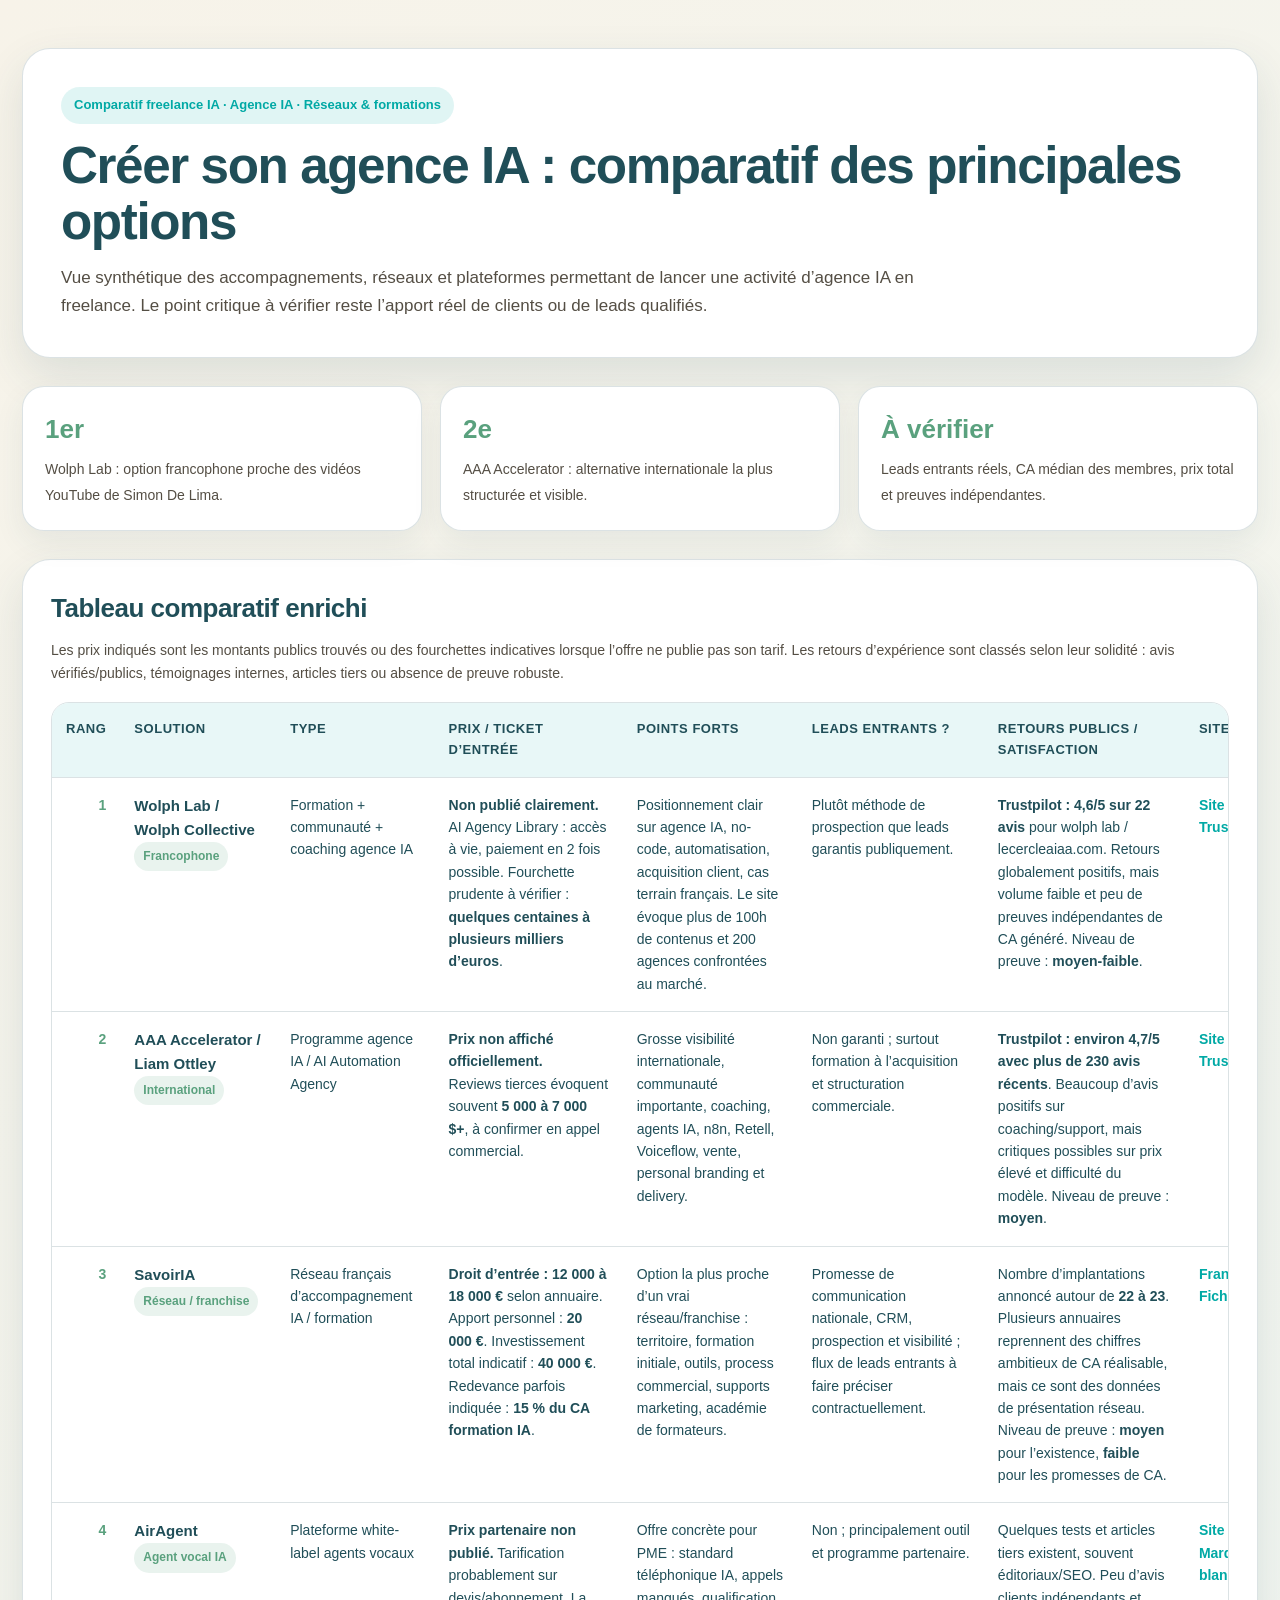
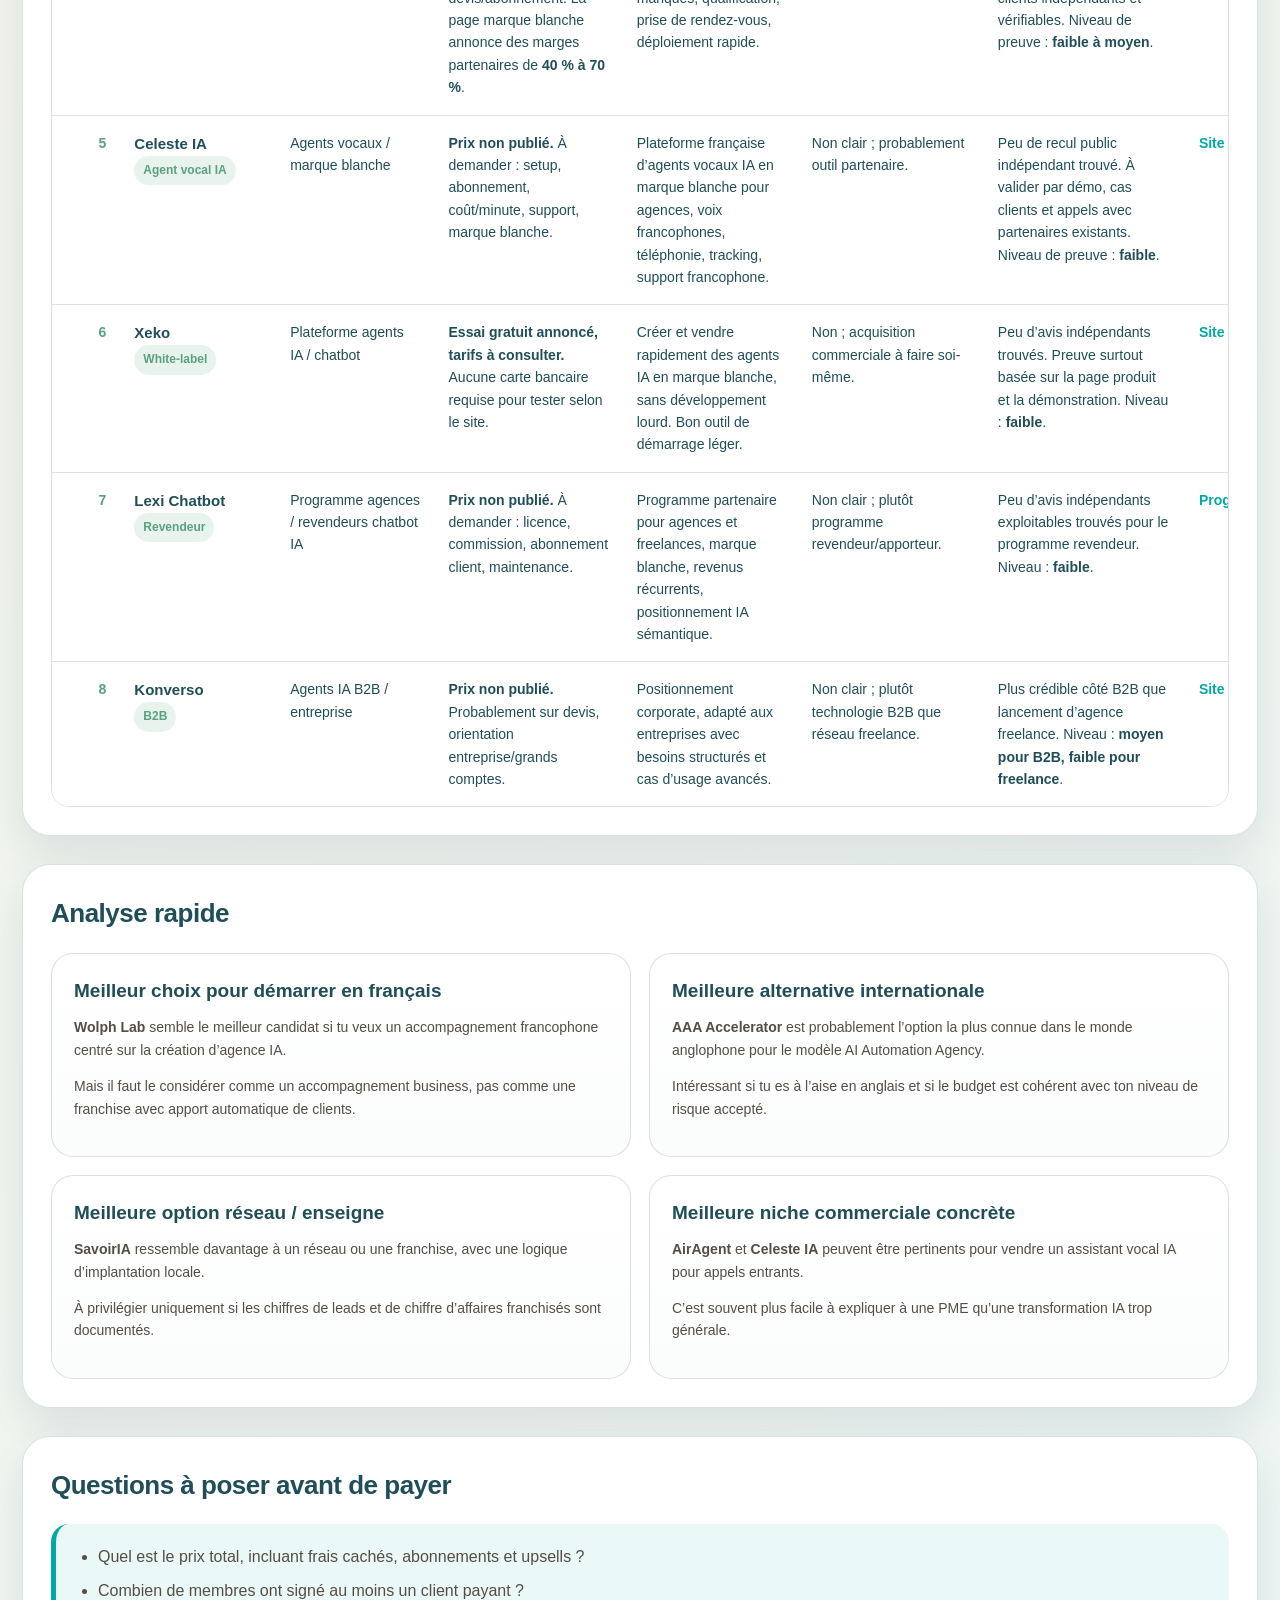
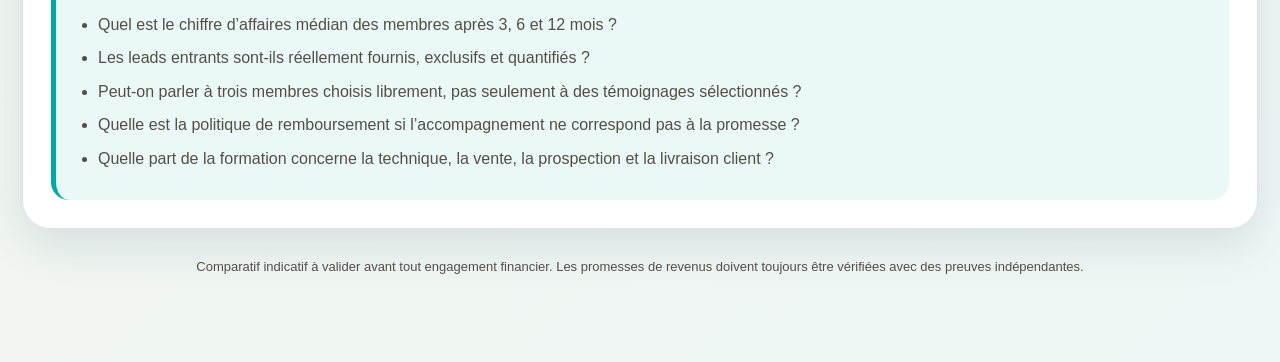
==== commit dd1a47e2: "Revert "Ameliore le benchmark des agences IA" This reverts commit c0b8826e0177bf28f836b2bd6b100ef16c" ====
--- a/comparatif-agences-ia/index.html
+++ b/comparatif-agences-ia/index.html
@@ -3,577 +3,40 @@
 <head>
   <meta charset="UTF-8" />
   <meta name="viewport" content="width=device-width, initial-scale=1.0" />
-  <title>Benchmark 2026 - Créer son agence IA</title>
-  <meta name="description" content="Comparatif interactif des formations, réseaux, franchises et plateformes white-label pour lancer une agence IA en freelance en 2026." />
+  <title>Comparatif des accompagnements pour créer une agence IA</title>
   <style>
-    :root {
-      --bg: #f5f6f8;
-      --panel: #ffffff;
-      --ink: #17212b;
-      --muted: #5c6673;
-      --line: #d9dee6;
-      --soft: #eef2f6;
-      --blue: #1d5fd0;
-      --green: #147a55;
-      --amber: #9a6400;
-      --red: #b23838;
-      --violet: #5b50a6;
-      --shadow: 0 12px 30px rgba(22, 32, 43, .08);
-    }
-    * { box-sizing: border-box; }
-    body {
-      margin: 0;
-      font-family: Inter, ui-sans-serif, system-ui, -apple-system, BlinkMacSystemFont, "Segoe UI", Arial, sans-serif;
-      background: var(--bg);
-      color: var(--ink);
-      line-height: 1.55;
-    }
-    a { color: var(--blue); text-decoration: none; font-weight: 650; }
-    a:hover { text-decoration: underline; }
-    .page { max-width: 1440px; margin: 0 auto; padding: 28px 20px 56px; }
-    .topbar { display: flex; justify-content: space-between; gap: 18px; align-items: start; margin-bottom: 18px; }
-    .eyebrow { color: var(--blue); font-size: 12px; text-transform: uppercase; letter-spacing: .08em; font-weight: 800; margin: 0 0 8px; }
-    h1 { max-width: 980px; margin: 0; font-size: clamp(30px, 4vw, 54px); line-height: 1.03; letter-spacing: 0; }
-    .datebox { border: 1px solid var(--line); background: var(--panel); border-radius: 8px; padding: 12px 14px; min-width: 210px; box-shadow: var(--shadow); }
-    .datebox strong { display: block; font-size: 14px; }
-    .datebox span { color: var(--muted); font-size: 13px; }
-    .lead { max-width: 980px; margin: 14px 0 24px; color: var(--muted); font-size: 17px; }
-    .metrics { display: grid; grid-template-columns: repeat(4, minmax(0, 1fr)); gap: 12px; margin-bottom: 18px; }
-    .metric { background: var(--panel); border: 1px solid var(--line); border-radius: 8px; padding: 16px; box-shadow: var(--shadow); }
-    .metric b { display: block; font-size: 24px; margin-bottom: 3px; }
-    .metric span { color: var(--muted); font-size: 13px; }
-    .layout { display: grid; grid-template-columns: 320px 1fr; gap: 16px; align-items: start; }
-    .panel { background: var(--panel); border: 1px solid var(--line); border-radius: 8px; box-shadow: var(--shadow); }
-    .filters { position: sticky; top: 16px; padding: 16px; }
-    .filters h2, .board h2, .section h2 { margin: 0 0 12px; font-size: 19px; letter-spacing: 0; }
-    .control { margin-bottom: 13px; }
-    label { display: block; color: var(--muted); font-size: 12px; font-weight: 750; margin-bottom: 6px; text-transform: uppercase; letter-spacing: .04em; }
-    select, input { width: 100%; border: 1px solid var(--line); border-radius: 8px; padding: 10px 11px; font: inherit; background: white; color: var(--ink); }
-    button { width: 100%; border: 1px solid var(--line); border-radius: 8px; padding: 10px 12px; font: inherit; font-weight: 750; color: var(--ink); background: var(--soft); cursor: pointer; }
-    button:hover { border-color: #b8c0cc; background: #e6ebf1; }
-    .method { border-top: 1px solid var(--line); margin-top: 16px; padding-top: 14px; color: var(--muted); font-size: 13px; }
-    .method strong { color: var(--ink); }
-    .board { overflow: hidden; }
-    .board-head { padding: 16px 16px 0; display: flex; justify-content: space-between; gap: 14px; align-items: end; }
-    .result-count { color: var(--muted); font-size: 13px; margin-bottom: 12px; }
-    .table-wrap { overflow-x: auto; border-top: 1px solid var(--line); }
-    table { width: 100%; min-width: 1320px; border-collapse: collapse; }
-    th, td { padding: 12px 10px; border-bottom: 1px solid var(--line); text-align: left; vertical-align: top; font-size: 13px; }
-    th { background: #f0f3f8; color: #364150; font-size: 11px; text-transform: uppercase; letter-spacing: .05em; }
-    tr:last-child td { border-bottom: 0; }
-    .rank { width: 58px; text-align: right; font-weight: 850; color: var(--blue); }
-    .name { min-width: 190px; }
-    .name strong { display: block; font-size: 14px; margin-bottom: 5px; }
-    .tagrow { display: flex; flex-wrap: wrap; gap: 5px; }
-    .tag { display: inline-flex; align-items: center; border: 1px solid var(--line); border-radius: 999px; padding: 3px 7px; color: #404b59; background: #fff; font-size: 11px; font-weight: 750; white-space: nowrap; }
-    .score { display: inline-flex; align-items: center; justify-content: center; min-width: 46px; border-radius: 8px; padding: 6px 8px; font-weight: 850; color: #fff; background: var(--blue); }
-    .score.good { background: var(--green); }
-    .score.mid { background: var(--amber); }
-    .score.low { background: var(--red); }
-    .small { color: var(--muted); font-size: 12px; }
-    .proof { font-weight: 800; }
-    .proof.high { color: var(--green); }
-    .proof.medium { color: var(--amber); }
-    .proof.low { color: var(--red); }
-    .cards { display: grid; grid-template-columns: repeat(2, minmax(0, 1fr)); gap: 12px; margin-top: 16px; }
-    .solution-card { border: 1px solid var(--line); border-radius: 8px; background: var(--panel); padding: 15px; }
-    .solution-card h3 { margin: 0 0 8px; font-size: 16px; }
-    .solution-card p { margin: 0 0 9px; color: var(--muted); font-size: 13px; }
-    .score-grid { display: grid; grid-template-columns: repeat(3, 1fr); gap: 7px; margin-top: 10px; }
-    .score-cell { background: var(--soft); border-radius: 8px; padding: 8px; }
-    .score-cell span { display: block; color: var(--muted); font-size: 11px; }
-    .score-cell b { font-size: 15px; }
-    .section { margin-top: 16px; padding: 18px; }
-    .checklist { display: grid; grid-template-columns: repeat(2, minmax(0, 1fr)); gap: 12px; margin: 0; padding: 0; list-style: none; }
-    .checklist li { border-left: 4px solid var(--blue); background: var(--soft); border-radius: 8px; padding: 11px 12px; color: #34404f; font-size: 14px; }
-    .source-grid { display: grid; grid-template-columns: repeat(3, minmax(0, 1fr)); gap: 10px; margin-top: 10px; }
-    .source-grid a { display: block; border: 1px solid var(--line); border-radius: 8px; padding: 10px; background: #fff; font-size: 13px; }
-    .notice { background: #fff7e6; border: 1px solid #eed39a; border-radius: 8px; padding: 12px; color: #6c4a00; font-size: 14px; }
-    footer { margin-top: 18px; color: var(--muted); font-size: 12px; text-align: center; }
-    @media (max-width: 1000px) {
-      .layout { grid-template-columns: 1fr; }
-      .filters { position: static; }
-      .metrics, .cards, .checklist, .source-grid { grid-template-columns: 1fr; }
-      .topbar { display: block; }
-      .datebox { margin-top: 14px; }
-    }
+    :root{--bg:#f7f3e9;--card:#fff;--text:#204e58;--muted:#544e44;--turquoise:#00a9a5;--green:#5aa17e;--border:rgba(32,78,88,.16);--shadow:0 18px 45px rgba(32,78,88,.12)}*{box-sizing:border-box}body{margin:0;font-family:Verdana,Geneva,sans-serif;background:linear-gradient(135deg,#f7f3e9 0%,#eef7f5 100%);color:var(--text);line-height:1.6}.container{max-width:1280px;margin:0 auto;padding:48px 22px 72px}.hero,.section{background:var(--card);border:1px solid var(--border);border-radius:28px;box-shadow:var(--shadow)}.hero{padding:38px;margin-bottom:28px}.badge{display:inline-block;padding:8px 13px;border-radius:999px;background:rgba(0,169,165,.12);color:var(--turquoise);font-size:13px;font-weight:700;margin-bottom:14px}h1{margin:0 0 14px;font-size:clamp(30px,4vw,52px);line-height:1.1;letter-spacing:-1.4px}.subtitle{max-width:900px;color:var(--muted);font-size:17px;margin:0}.grid{display:grid;grid-template-columns:repeat(3,1fr);gap:18px;margin-bottom:28px}.stat{background:var(--card);border:1px solid var(--border);border-radius:22px;padding:22px;box-shadow:0 12px 30px rgba(32,78,88,.08)}.stat strong{display:block;font-size:26px;margin-bottom:6px;color:var(--green)}.stat span{color:var(--muted);font-size:14px}.section{padding:28px;margin-bottom:28px}h2{margin:0 0 18px;font-size:26px;letter-spacing:-.5px}.note{color:var(--muted);margin-top:-8px;margin-bottom:18px;font-size:14px}.table-wrap{overflow-x:auto;border-radius:18px;border:1px solid var(--border)}table{width:100%;border-collapse:collapse;min-width:1240px;background:white}th,td{padding:16px 14px;text-align:left;border-bottom:1px solid var(--border);vertical-align:top;font-size:14px}th{background:rgba(0,169,165,.09);color:var(--text);font-size:13px;text-transform:uppercase;letter-spacing:.04em}tr:last-child td{border-bottom:none}.rank{font-weight:700;color:var(--green);text-align:right;white-space:nowrap}.name{font-weight:700;font-size:15px}.pill{display:inline-block;padding:5px 9px;border-radius:999px;background:rgba(90,161,126,.13);color:var(--green);font-size:12px;font-weight:700;white-space:nowrap}.risk{color:#8a5a18;font-weight:700}a{color:var(--turquoise);font-weight:700;text-decoration:none}a:hover{text-decoration:underline}.cards{display:grid;grid-template-columns:repeat(2,1fr);gap:18px}.card{border:1px solid var(--border);border-radius:22px;padding:22px;background:linear-gradient(180deg,#fff 0%,#fbfdfc 100%)}.card h3{margin:0 0 10px;font-size:19px}.card p{margin:0 0 14px;color:var(--muted);font-size:14px}ul{margin:0;padding-left:20px;color:var(--muted)}li{margin-bottom:8px}.recommendation{border-left:5px solid var(--turquoise);background:rgba(0,169,165,.08);padding:20px 22px;border-radius:18px;color:var(--muted)}.footer{color:var(--muted);font-size:13px;text-align:center;margin-top:28px}@media(max-width:860px){.hero,.section{padding:24px}.grid,.cards{grid-template-columns:1fr}.container{padding:28px 14px 48px}}
   </style>
 </head>
 <body>
-  <main class="page">
-    <div class="topbar">
-      <div>
-        <p class="eyebrow">Benchmark freelance IA 2026</p>
-        <h1>Choisir un accompagnement pour créer son agence IA sans acheter une promesse trop belle</h1>
-      </div>
-      <aside class="datebox" aria-label="Date de mise à jour">
-        <strong>Mise à jour : 30 mai 2026</strong>
-        <span>Données publiques, marketing vérifié et avis externes.</span>
-      </aside>
-    </div>
-
-    <p class="lead">Ce comparatif évalue les réseaux, franchises, programmes partenaires, plateformes white-label et formations spécialisées pour un entrepreneur français qui veut lancer vite une activité IA vendable aux PME. Le score privilégie la preuve, la capacité d'acquisition, le support réel et le risque financier.</p>
-
-    <section class="metrics" aria-label="Synthèse">
-      <div class="metric"><b id="topPick">Wolph Lab</b><span>Meilleur compromis francophone à vérifier par appel membre.</span></div>
-      <div class="metric"><b id="avgScore">6,0/10</b><span>Score global moyen des solutions comparées.</span></div>
-      <div class="metric"><b>540</b><span>Avis Trustpilot publics pour AAA Accelerator au 30 mai 2026.</span></div>
-      <div class="metric"><b>40 k€+</b><span>Ordre de grandeur d'investissement pour une logique franchise.</span></div>
+  <main class="container">
+    <section class="hero">
+      <div class="badge">Comparatif freelance IA · Agence IA · Réseaux & formations</div>
+      <h1>Créer son agence IA : comparatif des principales options</h1>
+      <p class="subtitle">Vue synthétique des accompagnements, réseaux et plateformes permettant de lancer une activité d’agence IA en freelance. Le point critique à vérifier reste l’apport réel de clients ou de leads qualifiés.</p>
     </section>
-
-    <div class="layout">
-      <aside class="panel filters">
-        <h2>Filtres</h2>
-        <div class="control">
-          <label for="search">Recherche</label>
-          <input id="search" type="search" placeholder="Wolph, vocal, franchise..." />
-        </div>
-        <div class="control">
-          <label for="category">Type de solution</label>
-          <select id="category">
-            <option value="all">Tous les types</option>
-            <option value="formation">Formation / coaching</option>
-            <option value="franchise">Réseau / franchise</option>
-            <option value="white-label">White-label / partenaire</option>
-            <option value="enterprise">B2B entreprise</option>
-          </select>
-        </div>
-        <div class="control">
-          <label for="budget">Budget / ticket</label>
-          <select id="budget">
-            <option value="all">Tous budgets</option>
-            <option value="low">Moins de 1 000 €</option>
-            <option value="mid">1 000 à 7 000 €</option>
-            <option value="high">Plus de 7 000 €</option>
-            <option value="unknown">Prix non public</option>
-          </select>
-        </div>
-        <div class="control">
-          <label for="leads">Leads entrants</label>
-          <select id="leads">
-            <option value="all">Tous</option>
-            <option value="none">Non annoncés</option>
-            <option value="method">Méthode d'acquisition</option>
-            <option value="network">Réseau / opportunités</option>
-            <option value="claimed">Promesse à vérifier</option>
-          </select>
-        </div>
-        <div class="control">
-          <label for="proof">Niveau de preuve minimum</label>
-          <select id="proof">
-            <option value="0">Tous</option>
-            <option value="2">Faible à moyen</option>
-            <option value="3">Moyen</option>
-            <option value="4">Moyen à fort</option>
-          </select>
-        </div>
-        <div class="control">
-          <label for="sort">Tri</label>
-          <select id="sort">
-            <option value="global">Score global</option>
-            <option value="credibility">Crédibilité</option>
-            <option value="acquisition">Acquisition client</option>
-            <option value="roi">Potentiel ROI</option>
-            <option value="risk">Risque marketing le plus faible</option>
-            <option value="price">Ticket d'entrée croissant</option>
-          </select>
-        </div>
-        <button id="reset" type="button">Réinitialiser</button>
-        <div class="method">
-          <strong>Méthode.</strong> Le score global est la moyenne de crédibilité, acquisition, formation, communauté, ROI et sécurité marketing. Le critère “risque marketing” est inversé : plus le risque est élevé, plus il pénalise le score final.
-        </div>
-      </aside>
-
-      <section class="panel board">
-        <div class="board-head">
-          <div>
-            <h2>Classement dynamique</h2>
-            <p class="result-count" id="count">8 solutions</p>
-          </div>
-          <div class="small">Les montants non publics restent des fourchettes ou des points à confirmer.</div>
-        </div>
-        <div class="table-wrap">
-          <table>
-            <thead>
-              <tr>
-                <th>Rang</th>
-                <th>Solution</th>
-                <th>Prix</th>
-                <th>Durée / membres</th>
-                <th>Avis publics</th>
-                <th>Leads entrants</th>
-                <th>Garantie</th>
-                <th>Ticket d'entrée</th>
-                <th>Score</th>
-                <th>Risque</th>
-                <th>Sources</th>
-              </tr>
-            </thead>
-            <tbody id="rows"></tbody>
-          </table>
-        </div>
-      </section>
-    </div>
-
-    <section class="section panel">
-      <h2>Comparaison détaillée</h2>
-      <div class="cards" id="cards"></div>
+    <section class="grid" aria-label="Résumé rapide">
+      <div class="stat"><strong>1er</strong><span>Wolph Lab : option francophone proche des vidéos YouTube de Simon De Lima.</span></div>
+      <div class="stat"><strong>2e</strong><span>AAA Accelerator : alternative internationale la plus structurée et visible.</span></div>
+      <div class="stat"><strong>À vérifier</strong><span>Leads entrants réels, CA médian des membres, prix total et preuves indépendantes.</span></div>
     </section>
-
-    <section class="section panel">
-      <h2>Lecture critique</h2>
-      <div class="notice">Un bon programme peut être utile sans fournir de clients. La décision doit donc reposer sur trois preuves : des membres contactables librement, des résultats médians documentés, et une clause claire sur le remboursement ou les conditions de sortie.</div>
-      <ul class="checklist" style="margin-top:12px">
-        <li>Demander le prix total écrit : setup, abonnement, commission, upsells, outils et TVA.</li>
-        <li>Demander le taux de membres ayant signé au moins un client payant à 3, 6 et 12 mois.</li>
-        <li>Exiger trois contacts de membres non sélectionnés par le commercial.</li>
-        <li>Séparer les avis sur la qualité du coaching des preuves de chiffre d'affaires réel.</li>
-        <li>Vérifier si les leads sont exclusifs, quantifiés, contractuels ou seulement communautaires.</li>
-        <li>Tester une offre PME simple avant de payer un accompagnement lourd.</li>
-      </ul>
+    <section class="section">
+      <h2>Tableau comparatif enrichi</h2>
+      <p class="note">Les prix indiqués sont les montants publics trouvés ou des fourchettes indicatives lorsque l’offre ne publie pas son tarif. Les retours d’expérience sont classés selon leur solidité : avis vérifiés/publics, témoignages internes, articles tiers ou absence de preuve robuste.</p>
+      <div class="table-wrap"><table><thead><tr><th>Rang</th><th>Solution</th><th>Type</th><th>Prix / ticket d’entrée</th><th>Points forts</th><th>Leads entrants ?</th><th>Retours publics / satisfaction</th><th>Site</th></tr></thead><tbody>
+        <tr><td class="rank">1</td><td><div class="name">Wolph Lab / Wolph Collective</div><span class="pill">Francophone</span></td><td>Formation + communauté + coaching agence IA</td><td><strong>Non publié clairement.</strong><br>AI Agency Library : accès à vie, paiement en 2 fois possible. Fourchette prudente à vérifier : <strong>quelques centaines à plusieurs milliers d’euros</strong>.</td><td>Positionnement clair sur agence IA, no-code, automatisation, acquisition client, cas terrain français. Le site évoque plus de 100h de contenus et 200 agences confrontées au marché.</td><td>Plutôt méthode de prospection que leads garantis publiquement.</td><td><strong>Trustpilot : 4,6/5 sur 22 avis</strong> pour wolph lab / lecercleaiaa.com. Retours globalement positifs, mais volume faible et peu de preuves indépendantes de CA généré. Niveau de preuve : <strong>moyen-faible</strong>.</td><td><a href="https://lab.wolph.ai" target="_blank" rel="noopener">Site</a><br><a href="https://fr-be.trustpilot.com/review/lecercleaiaa.com" target="_blank" rel="noopener">Trustpilot</a></td></tr>
+        <tr><td class="rank">2</td><td><div class="name">AAA Accelerator / Liam Ottley</div><span class="pill">International</span></td><td>Programme agence IA / AI Automation Agency</td><td><strong>Prix non affiché officiellement.</strong><br>Reviews tierces évoquent souvent <strong>5 000 à 7 000 $+</strong>, à confirmer en appel commercial.</td><td>Grosse visibilité internationale, communauté importante, coaching, agents IA, n8n, Retell, Voiceflow, vente, personal branding et delivery.</td><td>Non garanti ; surtout formation à l’acquisition et structuration commerciale.</td><td><strong>Trustpilot : environ 4,7/5 avec plus de 230 avis récents</strong>. Beaucoup d’avis positifs sur coaching/support, mais critiques possibles sur prix élevé et difficulté du modèle. Niveau de preuve : <strong>moyen</strong>.</td><td><a href="https://www.aaaaccelerator.com" target="_blank" rel="noopener">Site</a><br><a href="https://www.trustpilot.com/review/aaaaccelerator.com" target="_blank" rel="noopener">Trustpilot</a></td></tr>
+        <tr><td class="rank">3</td><td><div class="name">SavoirIA</div><span class="pill">Réseau / franchise</span></td><td>Réseau français d’accompagnement IA / formation</td><td><strong>Droit d’entrée : 12 000 à 18 000 €</strong> selon annuaire. Apport personnel : <strong>20 000 €</strong>. Investissement total indicatif : <strong>40 000 €</strong>. Redevance parfois indiquée : <strong>15 % du CA formation IA</strong>.</td><td>Option la plus proche d’un vrai réseau/franchise : territoire, formation initiale, outils, process commercial, supports marketing, académie de formateurs.</td><td>Promesse de communication nationale, CRM, prospection et visibilité ; flux de leads entrants à faire préciser contractuellement.</td><td>Nombre d’implantations annoncé autour de <strong>22 à 23</strong>. Plusieurs annuaires reprennent des chiffres ambitieux de CA réalisable, mais ce sont des données de présentation réseau. Niveau de preuve : <strong>moyen</strong> pour l’existence, <strong>faible</strong> pour les promesses de CA.</td><td><a href="https://www.savoiria.fr/devenez-franchise-savoiria/" target="_blank" rel="noopener">Franchise</a><br><a href="https://www.franchise-magazine.com/franchise/savoiria" target="_blank" rel="noopener">Fiche</a></td></tr>
+        <tr><td class="rank">4</td><td><div class="name">AirAgent</div><span class="pill">Agent vocal IA</span></td><td>Plateforme white-label agents vocaux</td><td><strong>Prix partenaire non publié.</strong> Tarification probablement sur devis/abonnement. La page marque blanche annonce des marges partenaires de <strong>40 % à 70 %</strong>.</td><td>Offre concrète pour PME : standard téléphonique IA, appels manqués, qualification, prise de rendez-vous, déploiement rapide.</td><td>Non ; principalement outil et programme partenaire.</td><td>Quelques tests et articles tiers existent, souvent éditoriaux/SEO. Peu d’avis clients indépendants et vérifiables. Niveau de preuve : <strong>faible à moyen</strong>.</td><td><a href="https://www.airagent.fr" target="_blank" rel="noopener">Site</a><br><a href="https://marqueblanche.airagent.fr" target="_blank" rel="noopener">Marque blanche</a></td></tr>
+        <tr><td class="rank">5</td><td><div class="name">Celeste IA</div><span class="pill">Agent vocal IA</span></td><td>Agents vocaux / marque blanche</td><td><strong>Prix non publié.</strong> À demander : setup, abonnement, coût/minute, support, marque blanche.</td><td>Plateforme française d’agents vocaux IA en marque blanche pour agences, voix francophones, téléphonie, tracking, support francophone.</td><td>Non clair ; probablement outil partenaire.</td><td>Peu de recul public indépendant trouvé. À valider par démo, cas clients et appels avec partenaires existants. Niveau de preuve : <strong>faible</strong>.</td><td><a href="https://celesteia.fr" target="_blank" rel="noopener">Site</a></td></tr>
+        <tr><td class="rank">6</td><td><div class="name">Xeko</div><span class="pill">White-label</span></td><td>Plateforme agents IA / chatbot</td><td><strong>Essai gratuit annoncé, tarifs à consulter.</strong> Aucune carte bancaire requise pour tester selon le site.</td><td>Créer et vendre rapidement des agents IA en marque blanche, sans développement lourd. Bon outil de démarrage léger.</td><td>Non ; acquisition commerciale à faire soi-même.</td><td>Peu d’avis indépendants trouvés. Preuve surtout basée sur la page produit et la démonstration. Niveau : <strong>faible</strong>.</td><td><a href="https://www.xeko.ai" target="_blank" rel="noopener">Site</a></td></tr>
+        <tr><td class="rank">7</td><td><div class="name">Lexi Chatbot</div><span class="pill">Revendeur</span></td><td>Programme agences / revendeurs chatbot IA</td><td><strong>Prix non publié.</strong> À demander : licence, commission, abonnement client, maintenance.</td><td>Programme partenaire pour agences et freelances, marque blanche, revenus récurrents, positionnement IA sémantique.</td><td>Non clair ; plutôt programme revendeur/apporteur.</td><td>Peu d’avis indépendants exploitables trouvés pour le programme revendeur. Niveau : <strong>faible</strong>.</td><td><a href="https://lexi-chatbot.fr/agences-revendeurs/" target="_blank" rel="noopener">Programme</a></td></tr>
+        <tr><td class="rank">8</td><td><div class="name">Konverso</div><span class="pill">B2B</span></td><td>Agents IA B2B / entreprise</td><td><strong>Prix non publié.</strong> Probablement sur devis, orientation entreprise/grands comptes.</td><td>Positionnement corporate, adapté aux entreprises avec besoins structurés et cas d’usage avancés.</td><td>Non clair ; plutôt technologie B2B que réseau freelance.</td><td>Plus crédible côté B2B que lancement d’agence freelance. Niveau : <strong>moyen pour B2B, faible pour freelance</strong>.</td><td><a href="https://www.konverso.ai" target="_blank" rel="noopener">Site</a></td></tr>
+      </tbody></table></div>
     </section>
-
-    <section class="section panel">
-      <h2>Sources principales</h2>
-      <div class="source-grid">
-        <a href="https://fr.trustpilot.com/review/lecercleaiaa.com" target="_blank" rel="noopener">Trustpilot Wolph Lab</a>
-        <a href="https://lab.wolph.ai/produit/programme-ai-agency-blueprint/" target="_blank" rel="noopener">Wolph AI Agency Blueprint</a>
-        <a href="https://www.trustpilot.com/review/aaaaccelerator.com" target="_blank" rel="noopener">Trustpilot AAA Accelerator</a>
-        <a href="https://www.aaaaccelerator.com/" target="_blank" rel="noopener">AAA Accelerator officiel</a>
-        <a href="https://www.savoiria.fr/devenez-franchise-savoiria/" target="_blank" rel="noopener">SavoirIA franchise</a>
-        <a href="https://www.franchise-magazine.com/franchise/savoiria" target="_blank" rel="noopener">Franchise Magazine SavoirIA</a>
-        <a href="https://marqueblanche.airagent.fr/" target="_blank" rel="noopener">AirAgent marque blanche</a>
-        <a href="https://celesteia.fr/" target="_blank" rel="noopener">Celeste IA</a>
-        <a href="https://app.xeko.ai/" target="_blank" rel="noopener">Xeko AI</a>
-        <a href="https://lexi-chatbot.fr/" target="_blank" rel="noopener">Lexi Chatbot</a>
-        <a href="https://www.konverso.ai/customers" target="_blank" rel="noopener">Konverso clients</a>
-        <a href="https://www.konverso.ai/white-label-ai-agents-platform" target="_blank" rel="noopener">Konverso white label</a>
-      </div>
-    </section>
-
-    <footer>Benchmark indicatif, non affilié. Les scores doivent être révisés après appel commercial, contrat et échanges avec membres existants.</footer>
+    <section class="section"><h2>Analyse rapide</h2><div class="cards"><article class="card"><h3>Meilleur choix pour démarrer en français</h3><p><strong>Wolph Lab</strong> semble le meilleur candidat si tu veux un accompagnement francophone centré sur la création d’agence IA.</p><p>Mais il faut le considérer comme un accompagnement business, pas comme une franchise avec apport automatique de clients.</p></article><article class="card"><h3>Meilleure alternative internationale</h3><p><strong>AAA Accelerator</strong> est probablement l’option la plus connue dans le monde anglophone pour le modèle AI Automation Agency.</p><p>Intéressant si tu es à l’aise en anglais et si le budget est cohérent avec ton niveau de risque accepté.</p></article><article class="card"><h3>Meilleure option réseau / enseigne</h3><p><strong>SavoirIA</strong> ressemble davantage à un réseau ou une franchise, avec une logique d’implantation locale.</p><p>À privilégier uniquement si les chiffres de leads et de chiffre d’affaires franchisés sont documentés.</p></article><article class="card"><h3>Meilleure niche commerciale concrète</h3><p><strong>AirAgent</strong> et <strong>Celeste IA</strong> peuvent être pertinents pour vendre un assistant vocal IA pour appels entrants.</p><p>C’est souvent plus facile à expliquer à une PME qu’une transformation IA trop générale.</p></article></div></section>
+    <section class="section"><h2>Questions à poser avant de payer</h2><div class="recommendation"><ul><li>Quel est le prix total, incluant frais cachés, abonnements et upsells ?</li><li>Combien de membres ont signé au moins un client payant ?</li><li>Quel est le chiffre d’affaires médian des membres après 3, 6 et 12 mois ?</li><li>Les leads entrants sont-ils réellement fournis, exclusifs et quantifiés ?</li><li>Peut-on parler à trois membres choisis librement, pas seulement à des témoignages sélectionnés ?</li><li>Quelle est la politique de remboursement si l’accompagnement ne correspond pas à la promesse ?</li><li>Quelle part de la formation concerne la technique, la vente, la prospection et la livraison client ?</li></ul></div></section>
+    <p class="footer">Comparatif indicatif à valider avant tout engagement financier. Les promesses de revenus doivent toujours être vérifiées avec des preuves indépendantes.</p>
   </main>
-
-  <script>
-    const solutions = [
-      {
-        name: "Wolph Lab / Wolph Collective",
-        category: "formation",
-        type: "Formation + coaching + communauté francophone",
-        price: "AI Agency Blueprint observé à 3 000 € TTC ; Library observée à 750 € TTC. Prix final à confirmer selon offre.",
-        priceBand: "mid",
-        entryValue: 3000,
-        duration: "120 jours annoncés pour structurer l'agence ; lives, masterclass et coaching flash selon page d'inscription.",
-        members: "22 avis Trustpilot ; réseau interne annoncé, volume de membres non certifié publiquement.",
-        reviews: "4,6/5 sur 22 avis Trustpilot. Avis récents très positifs, mais faible volume externe.",
-        reviewCount: 22,
-        avgRating: 4.6,
-        leads: "Réseau d'opportunités, recommandations et missions transférées annoncé ; pas de volume contractuel public.",
-        leadType: "network",
-        guarantee: "Promesse marketing observée : 3 000 €/mois en moins de 120 jours, garantie ou remboursé. Conditions à lire dans le contrat.",
-        ticket: "3 000 € observés pour Blueprint ; 750 € pour Library.",
-        proof: 2,
-        proofLabel: "Moyen-faible",
-        summary: "Le meilleur candidat francophone si l'objectif est de comprendre vite l'offre, la vente et le delivery d'une agence IA. Le point faible reste le faible volume d'avis externes et l'absence de statistiques publiques sur les résultats médians.",
-        positives: "Cohérence business, accompagnement en français, rythme d'action clair, promesse orientée premiers clients.",
-        cautions: "Ne pas confondre réseau interne et flux de leads garanti. Demander les conditions exactes de garantie et les résultats médians.",
-        scores: { credibility: 5.8, acquisition: 7.2, training: 7.6, community: 7.1, roi: 7.0, risk: 5.3 },
-        sources: [
-          ["Trustpilot", "https://fr.trustpilot.com/review/lecercleaiaa.com"],
-          ["Blueprint", "https://lab.wolph.ai/produit/programme-ai-agency-blueprint/"],
-          ["Session IA", "https://lab.wolph.ai/inscription/reserver-une-session-ia-l/"]
-        ]
-      },
-      {
-        name: "AAA Accelerator / Liam Ottley",
-        category: "formation",
-        type: "Programme international AI Automation Agency",
-        price: "Prix non affiché officiellement ; fourchettes tierces souvent autour de 5 000 à 7 000 $+, à confirmer en appel.",
-        priceBand: "mid",
-        entryValue: 6000,
-        duration: "Self-paced avec coaching à la demande ; engagement recommandé de 10 à 20 h/semaine selon FAQ.",
-        members: "3 800+ membres/étudiants annoncés sur le site officiel.",
-        reviews: "4,7/5 sur 540 avis Trustpilot. Fort volume, avec critiques récurrentes sur vente agressive ou manque de clarté prix.",
-        reviewCount: 540,
-        avgRating: 4.7,
-        leads: "Pas de leads garantis ; formation à l'outreach, LinkedIn, YouTube, vente et personal branding.",
-        leadType: "method",
-        guarantee: "Non public clairement sur la page principale ; à confirmer avant paiement.",
-        ticket: "Fourchette indicative 5 000 à 7 000 $+.",
-        proof: 3,
-        proofLabel: "Moyen",
-        summary: "L'option la plus visible à l'international, avec beaucoup plus d'avis publics que les alternatives francophones. Le rapport risque/opportunité dépend surtout du prix réel et de la capacité à exécuter en anglais.",
-        positives: "Notoriété, curriculum complet, coaching 1:1, acquisition commerciale structurée, communauté massive.",
-        cautions: "Prix élevé, résultats variables, critiques sur le process commercial. Ne pas acheter sans contrat, politique de remboursement et appels avec anciens membres.",
-        scores: { credibility: 7.0, acquisition: 7.5, training: 7.8, community: 8.2, roi: 6.2, risk: 6.3 },
-        sources: [
-          ["Site officiel", "https://www.aaaaccelerator.com/"],
-          ["Trustpilot", "https://www.trustpilot.com/review/aaaaccelerator.com"]
-        ]
-      },
-      {
-        name: "SavoirIA",
-        category: "franchise",
-        type: "Réseau / franchise formation IA et cybersécurité",
-        price: "Droit d'entrée observé : 18 000 €. Investissement global annoncé autour de 40 000 à 50 000 € selon sources.",
-        priceBand: "high",
-        entryValue: 40000,
-        duration: "Formation complète de 10 jours + accompagnement continu annoncé.",
-        members: "23 franchisés annoncés ; réseau de 60+ formateurs experts selon pages SavoirIA.",
-        reviews: "Pas d'avis franchisés publics sur Franchise Magazine au moment de la recherche. Données surtout issues de la communication réseau.",
-        reviewCount: 0,
-        avgRating: null,
-        leads: "Outils, CRM, prospection et communication nationale annoncés ; flux de leads entrants à contractualiser.",
-        leadType: "claimed",
-        guarantee: "Pas de garantie de chiffre d'affaires vérifiée publiquement ; objectifs ambitieux à documenter.",
-        ticket: "20 000 € d'apport personnel souvent cité ; 40 000 à 50 000 € d'investissement global.",
-        proof: 3,
-        proofLabel: "Moyen",
-        summary: "Le choix le plus proche d'une vraie logique réseau local. Plus lourd financièrement, mais potentiellement plus structurant si les chiffres de franchisés sont prouvés.",
-        positives: "Territoire, marque, formation initiale, catalogue, Qualiopi, académie de formateurs, process commercial.",
-        cautions: "Vérifier le CA médian, les coûts réels, les royalties, les leads fournis et les résultats des franchisés non sélectionnés.",
-        scores: { credibility: 6.6, acquisition: 6.8, training: 7.0, community: 6.5, roi: 5.6, risk: 6.0 },
-        sources: [
-          ["SavoirIA", "https://www.savoiria.fr/devenez-franchise-savoiria/"],
-          ["Article SavoirIA", "https://www.savoiria.fr/lancez-votre-franchise-formation-ia/"],
-          ["Franchise Magazine", "https://www.franchise-magazine.com/franchise/savoiria"]
-        ]
-      },
-      {
-        name: "AirAgent",
-        category: "white-label",
-        type: "Agents vocaux IA en marque blanche",
-        price: "Prix partenaire non public ; modèle de revente annoncé avec marges moyennes de 40 % à 70 %.",
-        priceBand: "unknown",
-        entryValue: 99999,
-        duration: "Lancement de marque blanche annoncé en 48 h après signature.",
-        members: "+150 partenaires annoncés sur la page marque blanche.",
-        reviews: "Témoignages partenaires internes, peu d'avis indépendants exploitables.",
-        reviewCount: 0,
-        avgRating: null,
-        leads: "Aucun lead entrant annoncé ; outil à vendre à sa propre base PME.",
-        leadType: "none",
-        guarantee: "Pas de garantie commerciale publique ; support dédié et account manager annoncés.",
-        ticket: "Sur devis / non public.",
-        proof: 2,
-        proofLabel: "Faible à moyen",
-        summary: "Bonne niche commerciale pour PME : standard téléphonique, appels manqués, qualification, rendez-vous. Moins un accompagnement agence qu'un produit à packager et revendre.",
-        positives: "Offre facile à expliquer, douleur PME claire, marque blanche complète, délai de lancement court.",
-        cautions: "Tester la qualité voix, latence, coût minute, support, propriété client et marge réelle sur cas concret.",
-        scores: { credibility: 5.2, acquisition: 5.0, training: 4.7, community: 4.2, roi: 6.7, risk: 5.8 },
-        sources: [["Marque blanche", "https://marqueblanche.airagent.fr/"]]
-      },
-      {
-        name: "Celeste IA",
-        category: "white-label",
-        type: "Plateforme francophone d'agents vocaux IA",
-        price: "Prix non public ; devis ou démo à demander.",
-        priceBand: "unknown",
-        entryValue: 99999,
-        duration: "Mise en ligne annoncée en jours, pas en mois.",
-        members: "Non publié.",
-        reviews: "Peu de preuves indépendantes. Données surtout issues du site officiel.",
-        reviewCount: 0,
-        avgRating: null,
-        leads: "Pas de leads entrants annoncés ; l'agence garde la vente, Celeste gère la technique.",
-        leadType: "none",
-        guarantee: "Pas de garantie publique ; promesse de production, support francophone et contrôle technique.",
-        ticket: "Sur devis / non public.",
-        proof: 1,
-        proofLabel: "Faible",
-        summary: "Option intéressante si la priorité est une offre vocale francophone très démonstrable. À valider par démo réelle, coût minute et références clients.",
-        positives: "Voix françaises, support francophone, contrôle prompts/routage/campagnes, offre PME lisible.",
-        cautions: "Pas assez d'avis externes. Exiger test en conditions réelles et contrat de support.",
-        scores: { credibility: 4.3, acquisition: 4.7, training: 4.2, community: 3.6, roi: 6.2, risk: 6.2 },
-        sources: [["Site officiel", "https://celesteia.fr/"]]
-      },
-      {
-        name: "Xeko",
-        category: "white-label",
-        type: "Chatbots et callbots IA en marque blanche",
-        price: "Inscription gratuite annoncée ; tarifs complets non publics depuis la page de login.",
-        priceBand: "low",
-        entryValue: 0,
-        duration: "Déploiement annoncé en moins de 5 minutes.",
-        members: "Non publié.",
-        reviews: "Très peu de retours indépendants trouvés.",
-        reviewCount: 0,
-        avgRating: null,
-        leads: "Pas de leads entrants ; outil de delivery rapide.",
-        leadType: "none",
-        guarantee: "Pas de garantie publique observée.",
-        ticket: "Démarrage gratuit annoncé ; coûts à vérifier après inscription.",
-        proof: 1,
-        proofLabel: "Faible",
-        summary: "Solution légère pour tester une offre chatbot/callbot en marque blanche. Pertinente pour prototyper, moins prouvée comme moteur d'agence rentable.",
-        positives: "Entrée basse friction, hébergement France annoncé, marque blanche, déploiement rapide.",
-        cautions: "Vérifier tarifs, limites d'usage, support, personnalisation, export des données et maturité produit.",
-        scores: { credibility: 3.7, acquisition: 3.8, training: 3.0, community: 2.8, roi: 5.4, risk: 6.7 },
-        sources: [["App Xeko", "https://app.xeko.ai/"]]
-      },
-      {
-        name: "Lexi Chatbot",
-        category: "white-label",
-        type: "Chatbot IA pour sites à fort contenu / revendeurs",
-        price: "Prix revendeur non publié ; démo à demander.",
-        priceBand: "unknown",
-        entryValue: 99999,
-        duration: "Installation annoncée en quelques clics.",
-        members: "Non publié.",
-        reviews: "Témoignages clients internes ; peu d'avis indépendants sur le programme revendeur.",
-        reviewCount: 0,
-        avgRating: null,
-        leads: "Pas de leads entrants ; programme plutôt revendeur/agence.",
-        leadType: "none",
-        guarantee: "Promesse produit : réponses sourcées et maîtrise des hallucinations ; pas de garantie business publique.",
-        ticket: "Sur devis / non public.",
-        proof: 1,
-        proofLabel: "Faible",
-        summary: "Niche plus étroite mais utile pour médias, documentation, blogs experts et bases de connaissance. Moins directement adaptée au lancement global d'une agence IA.",
-        positives: "Proposition claire pour sites de contenu, RAG strict, hébergement France annoncé, installation simple.",
-        cautions: "Demander conditions revendeur, marge, support et références clients vérifiables.",
-        scores: { credibility: 4.0, acquisition: 3.6, training: 3.0, community: 2.6, roi: 4.8, risk: 6.1 },
-        sources: [["Site officiel", "https://lexi-chatbot.fr/"]]
-      },
-      {
-        name: "Konverso",
-        category: "enterprise",
-        type: "Agents IA B2B / white-label entreprise",
-        price: "Prix non public ; orientation devis entreprise.",
-        priceBand: "unknown",
-        entryValue: 99999,
-        duration: "White-label annoncé configurable de quelques heures à quelques jours, avec option déploiement plus lourd selon client.",
-        members: "Clients et cas B2B visibles : Veolia, Colas, NowBrains, University of Texas Health, Pôle Emploi cité en customer story.",
-        reviews: "Crédibilité B2B supérieure, mais peu d'indications pour freelance débutant.",
-        reviewCount: 0,
-        avgRating: null,
-        leads: "Pas de leads entrants ; technologie B2B à vendre ou intégrer.",
-        leadType: "none",
-        guarantee: "Pas de garantie freelance ; support et consulting continus annoncés.",
-        ticket: "Sur devis entreprise.",
-        proof: 3,
-        proofLabel: "Moyen B2B",
-        summary: "Très crédible pour projets d'entreprise, moins adapté au besoin initial de créer rapidement une petite agence IA avec offres simples aux PME.",
-        positives: "Références clients, sécurité, conformité, white-label, cas IT/support/knowledge management.",
-        cautions: "Risque de cycle de vente long, prix enterprise, besoin technique/commercial plus élevé.",
-        scores: { credibility: 7.1, acquisition: 3.8, training: 3.5, community: 3.0, roi: 4.6, risk: 4.4 },
-        sources: [
-          ["Clients", "https://www.konverso.ai/customers"],
-          ["White label", "https://www.konverso.ai/white-label-ai-agents-platform"]
-        ]
-      }
-    ];
-
-    const els = {
-      rows: document.getElementById("rows"),
-      cards: document.getElementById("cards"),
-      count: document.getElementById("count"),
-      search: document.getElementById("search"),
-      category: document.getElementById("category"),
-      budget: document.getElementById("budget"),
-      leads: document.getElementById("leads"),
-      proof: document.getElementById("proof"),
-      sort: document.getElementById("sort"),
-      reset: document.getElementById("reset"),
-      avgScore: document.getElementById("avgScore"),
-      topPick: document.getElementById("topPick")
-    };
-
-    const positiveScore = (item) => {
-      const s = item.scores;
-      return (s.credibility + s.acquisition + s.training + s.community + s.roi + (10 - s.risk)) / 6;
-    };
-
-    const fmt = (value) => value.toLocaleString("fr-FR", { maximumFractionDigits: 1 });
-    const scoreClass = (value) => value >= 6.8 ? "good" : value >= 5.2 ? "mid" : "low";
-    const proofClass = (proof) => proof >= 4 ? "high" : proof >= 2 ? "medium" : "low";
-
-    function sourceLinks(item) {
-      return item.sources.map(([label, url]) => `<a href="${url}" target="_blank" rel="noopener">${label}</a>`).join("<br>");
-    }
-
-    function filtered() {
-      const q = els.search.value.trim().toLowerCase();
-      const minProof = Number(els.proof.value);
-      let items = solutions.filter((item) => {
-        const haystack = [item.name, item.type, item.price, item.summary, item.positives, item.cautions].join(" ").toLowerCase();
-        return (!q || haystack.includes(q))
-          && (els.category.value === "all" || item.category === els.category.value)
-          && (els.budget.value === "all" || item.priceBand === els.budget.value)
-          && (els.leads.value === "all" || item.leadType === els.leads.value)
-          && item.proof >= minProof;
-      });
-
-      items.sort((a, b) => {
-        switch (els.sort.value) {
-          case "credibility": return b.scores.credibility - a.scores.credibility;
-          case "acquisition": return b.scores.acquisition - a.scores.acquisition;
-          case "roi": return b.scores.roi - a.scores.roi;
-          case "risk": return a.scores.risk - b.scores.risk;
-          case "price": return a.entryValue - b.entryValue;
-          default: return positiveScore(b) - positiveScore(a);
-        }
-      });
-      return items;
-    }
-
-    function render() {
-      const items = filtered();
-      els.count.textContent = `${items.length} solution${items.length > 1 ? "s" : ""}`;
-      els.rows.innerHTML = items.map((item, index) => {
-        const global = positiveScore(item);
-        return `<tr>
-          <td class="rank">${index + 1}</td>
-          <td class="name"><strong>${item.name}</strong><div class="tagrow"><span class="tag">${item.type}</span><span class="tag proof ${proofClass(item.proof)}">Preuve : ${item.proofLabel}</span></div></td>
-          <td>${item.price}</td>
-          <td><strong>Durée.</strong> ${item.duration}<br><span class="small"><strong>Membres.</strong> ${item.members}</span></td>
-          <td>${item.avgRating ? `<strong>${item.avgRating}/5</strong> · ${item.reviewCount} avis` : "Non exploitable"}<br><span class="small">${item.reviews}</span></td>
-          <td>${item.leads}</td>
-          <td>${item.guarantee}</td>
-          <td>${item.ticket}</td>
-          <td><span class="score ${scoreClass(global)}">${fmt(global)}</span></td>
-          <td><span class="score ${scoreClass(10 - item.scores.risk)}">${fmt(item.scores.risk)}</span><br><span class="small">10 = risque élevé</span></td>
-          <td>${sourceLinks(item)}</td>
-        </tr>`;
-      }).join("");
-
-      els.cards.innerHTML = items.map((item) => {
-        const s = item.scores;
-        const global = positiveScore(item);
-        return `<article class="solution-card">
-          <h3>${item.name} <span class="score ${scoreClass(global)}" style="float:right">${fmt(global)}</span></h3>
-          <p>${item.summary}</p>
-          <p><strong>À retenir.</strong> ${item.positives}</p>
-          <p><strong>Point de vigilance.</strong> ${item.cautions}</p>
-          <div class="score-grid">
-            <div class="score-cell"><span>Crédibilité</span><b>${fmt(s.credibility)}</b></div>
-            <div class="score-cell"><span>Acquisition</span><b>${fmt(s.acquisition)}</b></div>
-            <div class="score-cell"><span>Formation</span><b>${fmt(s.training)}</b></div>
-            <div class="score-cell"><span>Communauté</span><b>${fmt(s.community)}</b></div>
-            <div class="score-cell"><span>ROI</span><b>${fmt(s.roi)}</b></div>
-            <div class="score-cell"><span>Risque marketing</span><b>${fmt(s.risk)}</b></div>
-          </div>
-        </article>`;
-      }).join("");
-
-      const allScores = solutions.map(positiveScore);
-      const avg = allScores.reduce((sum, value) => sum + value, 0) / allScores.length;
-      els.avgScore.textContent = `${fmt(avg)}/10`;
-      els.topPick.textContent = [...solutions].sort((a, b) => positiveScore(b) - positiveScore(a))[0].name.split(" /")[0];
-    }
-
-    [els.search, els.category, els.budget, els.leads, els.proof, els.sort].forEach((el) => el.addEventListener("input", render));
-    els.reset.addEventListener("click", () => {
-      els.search.value = "";
-      els.category.value = "all";
-      els.budget.value = "all";
-      els.leads.value = "all";
-      els.proof.value = "0";
-      els.sort.value = "global";
-      render();
-    });
-
-    render();
-  </script>
 </body>
-</html>
+</html>
